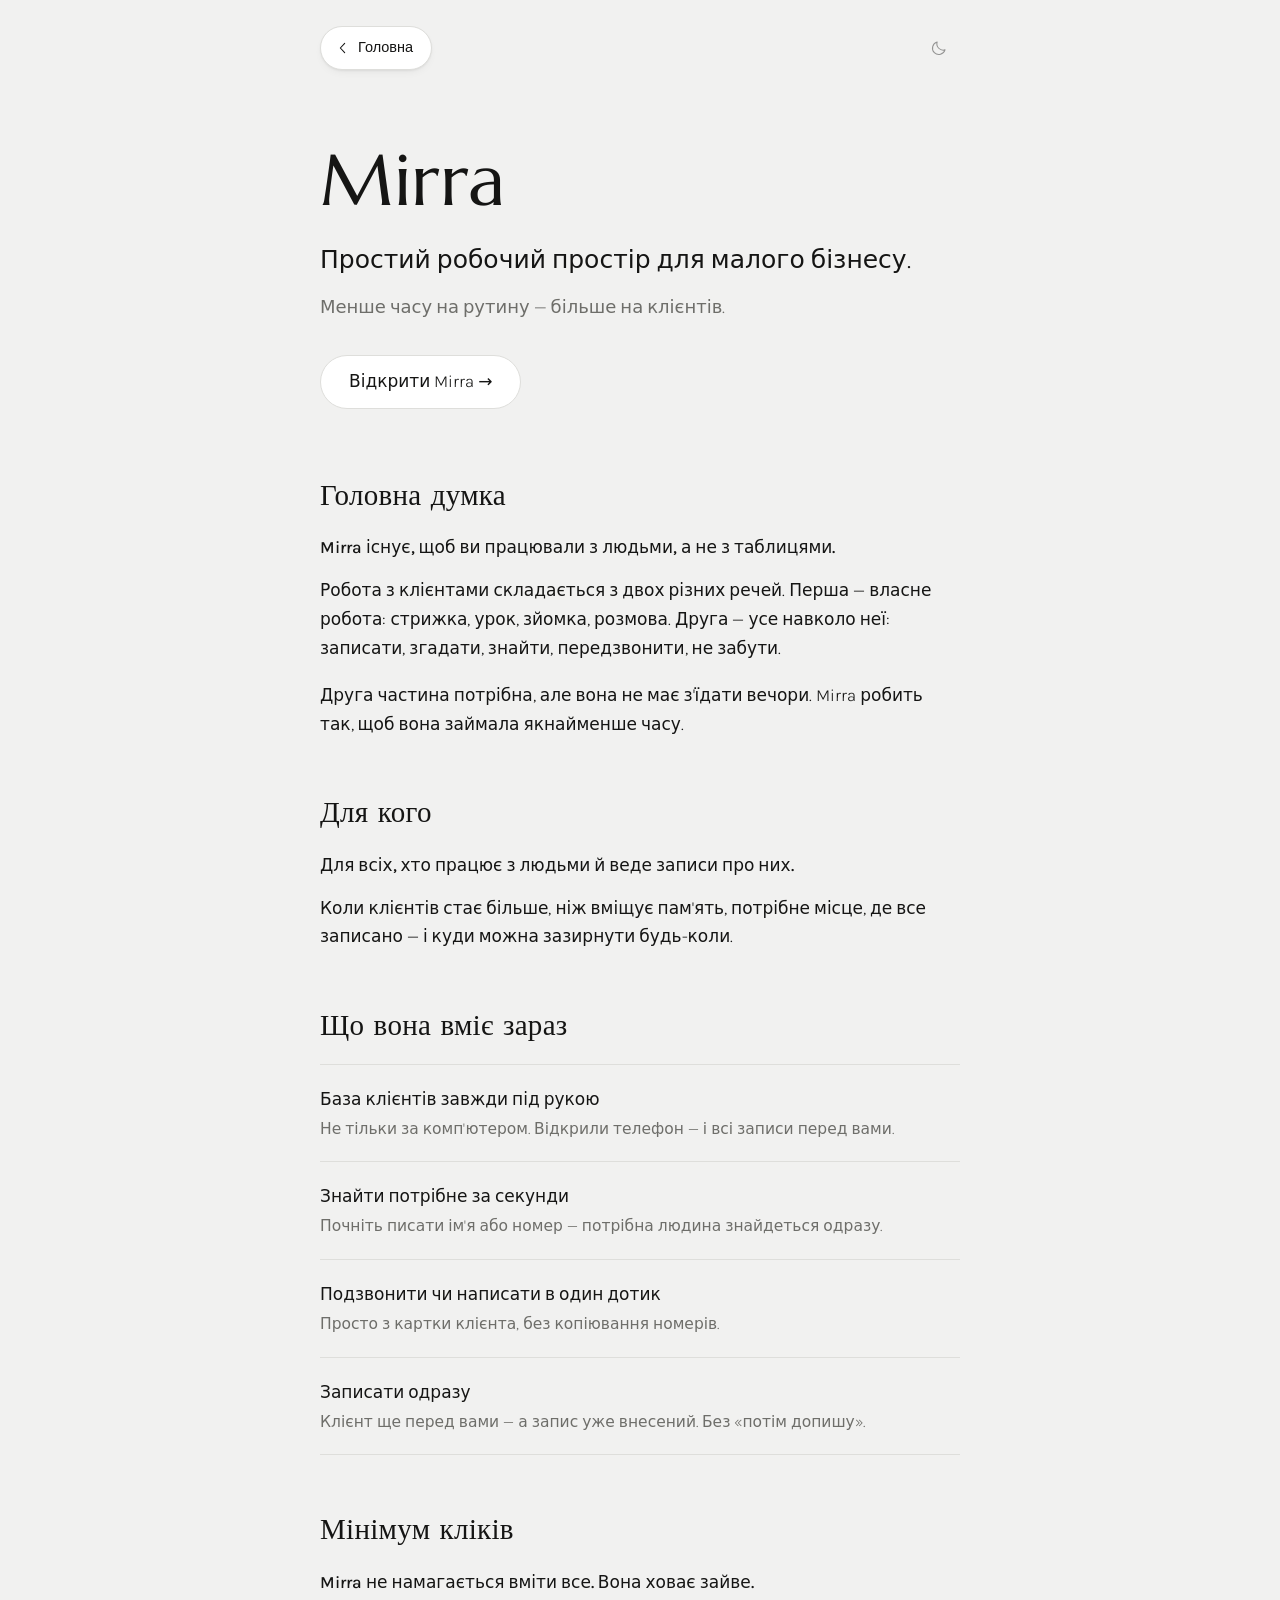
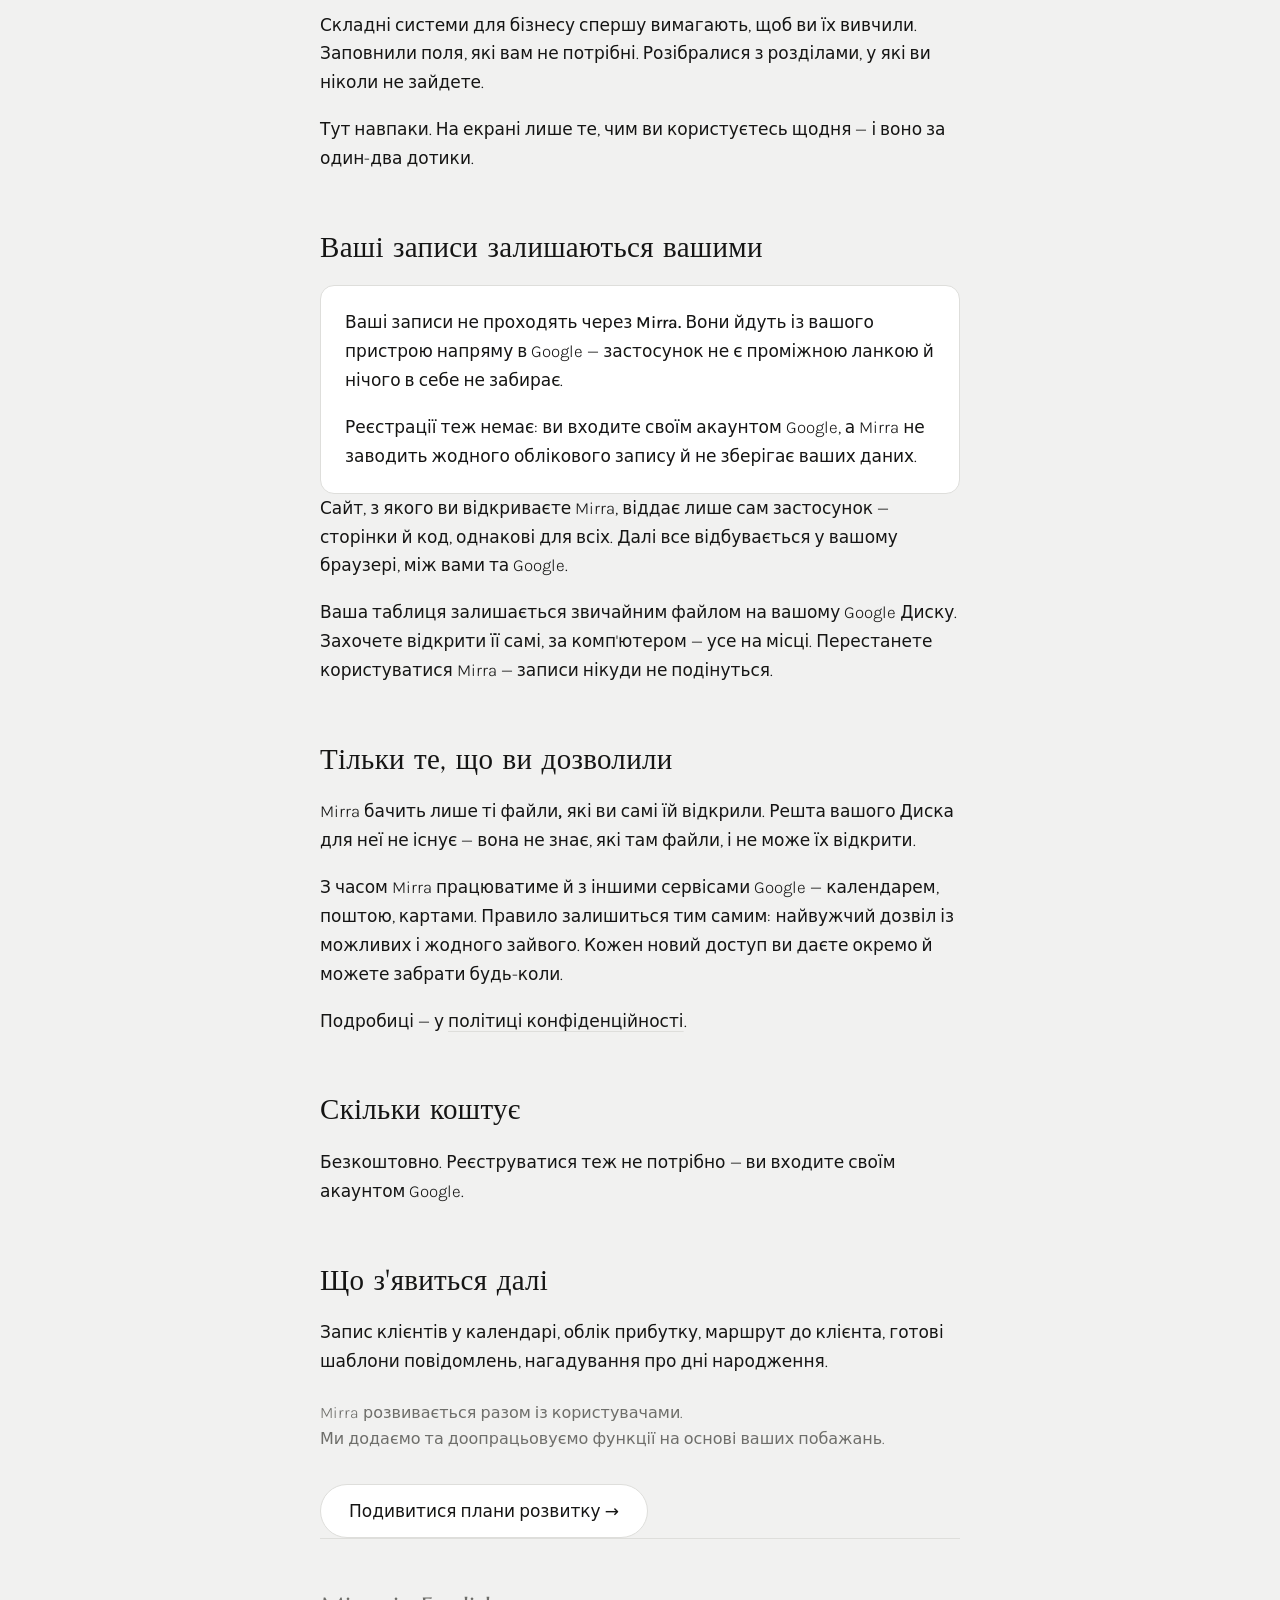
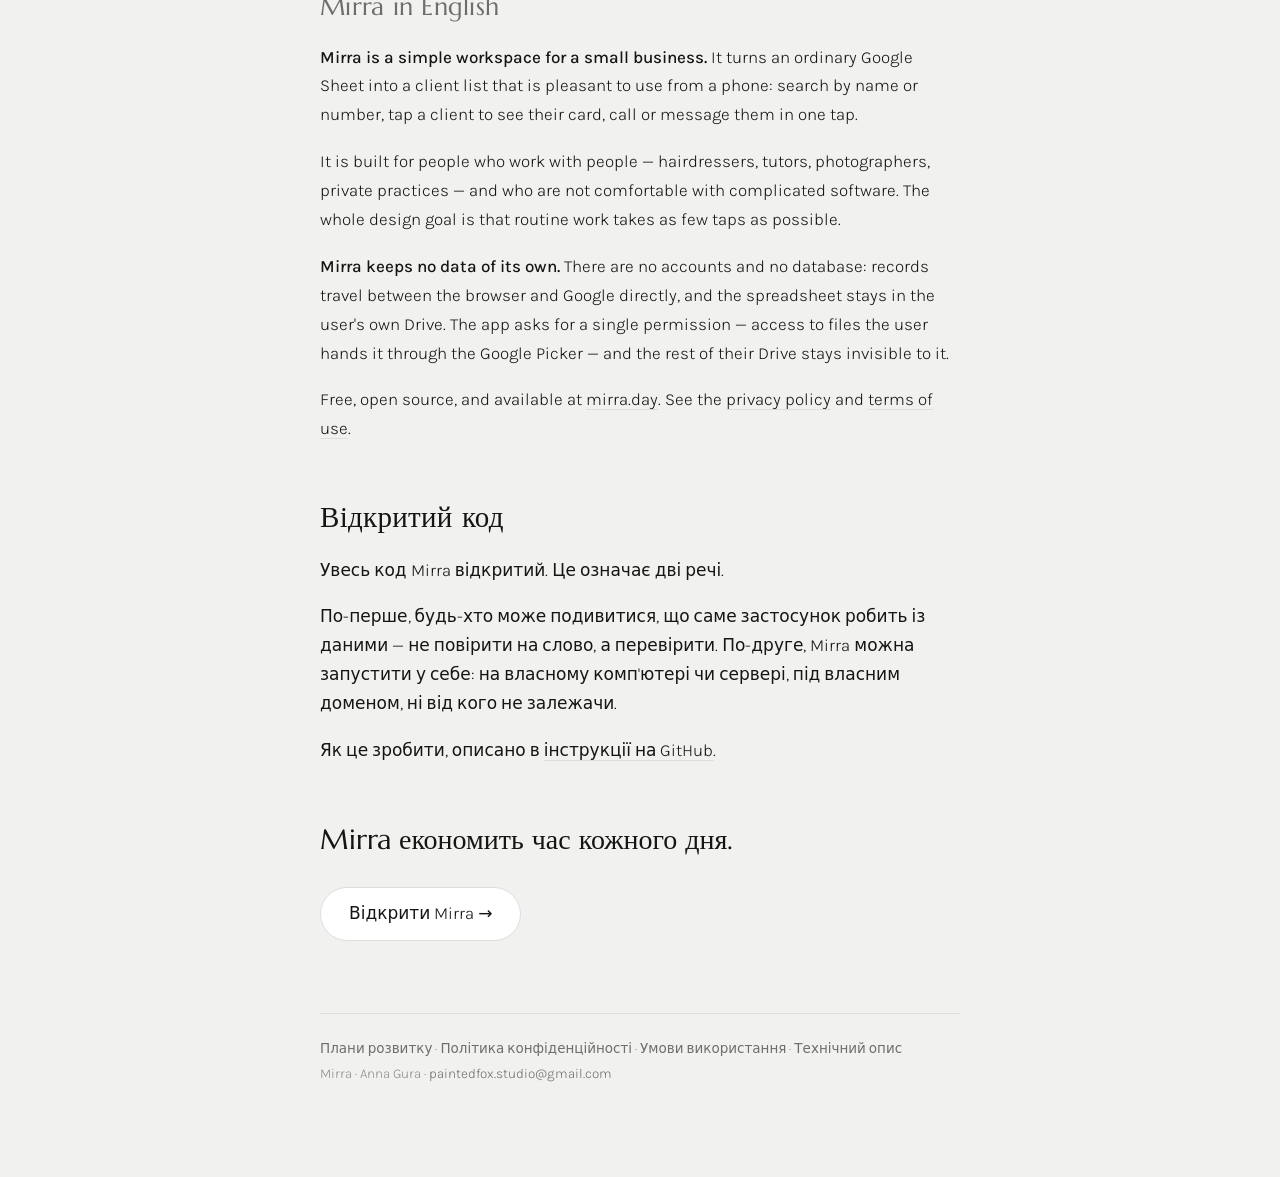
==== about.html @ 4d34f2f9 "Fixes for branding verification issues" ====
<!DOCTYPE html>
<html lang="uk">
<head>
  <meta charset="utf-8">
  <meta name="viewport" content="width=device-width,initial-scale=1">
  <title>Mirra — простий робочий простір для малого бізнесу</title>
  <meta name="description" content="Mirra — простий робочий простір для малого бізнесу. Клієнти, записи й нагадування під рукою. Менше часу на рутину, більше на людей.">
  <meta name="google-site-verification" content="uH2J-4VKAcDiEE0kQZOL1gIQak6KUfDMboTMo9XYfxI">
  <link rel="icon" href="favicon.ico" sizes="any">
  <link rel="icon" href="assets/logo-120.png" type="image/png">
  <!-- Written out rather than generated at runtime. Google's search
       crawler executes JavaScript, but the one that reviews an OAuth
       consent screen appears not to — and a verifier that cannot see
       the app's own name reports that the name does not match. -->
  <link rel="canonical" href="https://mirra.day/about.html">

  <meta property="og:type" content="website">
  <meta property="og:site_name" content="Mirra">
  <meta property="og:locale" content="uk_UA">
  <meta property="og:title" content="Про Mirra — простий робочий простір для малого бізнесу">
  <meta property="og:description" content="Mirra існує, щоб ви працювали з людьми, а не з таблицями. Клієнти під рукою, мінімум кліків, ваші дані залишаються вашими.">
  <meta property="og:url" content="https://mirra.day/about.html">
  <meta property="og:image" content="https://mirra.day/assets/social-preview.png">
  <meta property="og:image:width" content="1280">
  <meta property="og:image:height" content="640">

  <meta name="twitter:card" content="summary_large_image">
  <meta name="twitter:title" content="Про Mirra — простий робочий простір для малого бізнесу">
  <meta name="twitter:description" content="Mirra існує, щоб ви працювали з людьми, а не з таблицями. Клієнти під рукою, мінімум кліків, ваші дані залишаються вашими.">
  <meta name="twitter:image" content="https://mirra.day/assets/social-preview.png">

  <meta name="application-name" content="Mirra">
  <meta name="author" content="Anna Gura">


  <script>
    /* Applied before first paint; otherwise the wrong theme shows for a frame. */
    (function () {
      try {
        var t = localStorage.getItem("mirra:theme");
        if (!t) t = matchMedia("(prefers-color-scheme: dark)").matches ? "dark" : "light";
        document.documentElement.dataset.theme = t;
      } catch (e) {
        document.documentElement.dataset.theme = "light";
      }
    })();
  </script>
  <link rel="preconnect" href="https://fonts.googleapis.com">
  <link rel="preconnect" href="https://fonts.gstatic.com" crossorigin>
  <link href="https://fonts.googleapis.com/css2?family=Marcellus&family=Karla:wght@300;400;500&display=swap" rel="stylesheet">
  <link rel="stylesheet" href="css/page.css">
  <script type="application/ld+json">
  {
    "@context": "https://schema.org",
    "@type": "SoftwareApplication",
    "name": "Mirra",
    "alternateName": "Mirra — облік клієнтів",
    "applicationCategory": "BusinessApplication",
    "operatingSystem": "Web",
    "url": "https://mirra.day/",
    "description": "Простий робочий простір для малого бізнесу: база клієнтів у власній Google Таблиці, без серверів і реєстрації.",
    "inLanguage": "uk",
    "isAccessibleForFree": true,
    "offers": {
      "@type": "Offer",
      "price": "0",
      "priceCurrency": "USD"
    },
    "author": {
      "@type": "Person",
      "name": "Anna Gura",
      "url": "https://github.com/Anna-Gura"
    },
    "softwareVersion": "1.0.0"
  }
  </script>


</head>
<body>
<div class="wrap">

  <header>
    <a class="back" href="index.html">
      <svg viewBox="0 0 24 24" aria-hidden="true"><path d="M14.5 5 8 12l6.5 7"/></svg>
      Головна
    </a>
    <button class="theme" type="button" data-theme-toggle aria-label="Змінити тему">
      <svg viewBox="0 0 24 24" aria-hidden="true">
        <path class="moon" d="M20 14.5A8.5 8.5 0 0 1 9.5 4a8.5 8.5 0 1 0 10.5 10.5z"/>
        <g class="sun">
          <circle cx="12" cy="12" r="4"/>
          <path d="M12 2v2M12 20v2M2 12h2M20 12h2M5 5l1.5 1.5M17.5 17.5L19 19M19 5l-1.5 1.5M6.5 17.5L5 19"/>
        </g>
      </svg>
    </button>
  </header>

  <div class="hero">
    <h1>Mirra</h1>
    <p class="lead">Простий робочий простір для малого бізнесу.</p>
    <p class="lead-sub">Менше часу на рутину — більше на клієнтів.</p>
    <a class="cta" href="index.html">Відкрити Mirra →</a>
  </div>

  <section>
    <h2>Головна думка</h2>

    <p class="claim">Mirra існує, щоб ви працювали з людьми, а не з таблицями.</p>

    <p>Робота з клієнтами складається з двох різних речей. Перша — власне робота: стрижка, урок, зйомка, розмова. Друга — усе навколо неї: записати, згадати, знайти, передзвонити, не забути.</p>

    <p>Друга частина потрібна, але вона не має з'їдати вечори. Mirra робить так, щоб вона займала якнайменше часу.</p>
  </section>

  <section>
    <h2>Для кого</h2>

    <p class="claim">Для всіх, хто працює з людьми й веде записи про них.</p>

    <p>Коли клієнтів стає більше, ніж вміщує пам'ять, потрібне місце, де все записано — і куди можна зазирнути будь-коли.</p>
  </section>

  <section>
    <h2>Що вона вміє зараз</h2>

    <ul class="rows">
      <li>
        <b>База клієнтів завжди під рукою</b>
        <span>Не тільки за комп'ютером. Відкрили телефон — і всі записи перед вами.</span>
      </li>
      <li>
        <b>Знайти потрібне за секунди</b>
        <span>Почніть писати ім'я або номер — потрібна людина знайдеться одразу.</span>
      </li>
      <li>
        <b>Подзвонити чи написати в один дотик</b>
        <span>Просто з картки клієнта, без копіювання номерів.</span>
      </li>
      <li>
        <b>Записати одразу</b>
        <span>Клієнт ще перед вами — а запис уже внесений. Без «потім допишу».</span>
      </li>
    </ul>
  </section>

  <section>
    <h2>Мінімум кліків</h2>

    <p class="claim">Mirra не намагається вміти все. Вона ховає зайве.</p>

    <p>Складні системи для бізнесу спершу вимагають, щоб ви їх вивчили. Заповнили поля, які вам не потрібні. Розібралися з розділами, у які ви ніколи не зайдете.</p>

    <p>Тут навпаки. На екрані лише те, чим ви користуєтесь щодня — і воно за один-два дотики.</p>
  </section>

  <section>
    <h2>Ваші записи залишаються вашими</h2>

    <div class="note">
      <p><strong>Ваші записи не проходять через Mirra.</strong> Вони йдуть із вашого пристрою напряму в Google — застосунок не є проміжною ланкою й нічого в себе не забирає.</p>
      <p>Реєстрації теж немає: ви входите своїм акаунтом Google, а Mirra не заводить жодного облікового запису й не зберігає ваших даних.</p>
    </div>

    <p>Сайт, з якого ви відкриваєте Mirra, віддає лише сам застосунок — сторінки й код, однакові для всіх. Далі все відбувається у вашому браузері, між вами та Google.</p>

    <p>Ваша таблиця залишається звичайним файлом на вашому Google Диску. Захочете відкрити її самі, за комп'ютером — усе на місці. Перестанете користуватися Mirra — записи нікуди не подінуться.</p>
  </section>

  <section>
    <h2>Тільки те, що ви дозволили</h2>

    <p>Mirra бачить <strong>лише ті файли, які ви самі їй відкрили</strong>. Решта вашого Диска для неї не існує — вона не знає, які там файли, і не може їх відкрити.</p>

    <p>З часом Mirra працюватиме й з іншими сервісами Google — календарем, поштою, картами. Правило залишиться тим самим: <strong>найвужчий дозвіл із можливих і жодного зайвого</strong>. Кожен новий доступ ви даєте окремо й можете забрати будь-коли.</p>

    <p>Подробиці — у <a href="privacy.html">політиці конфіденційності</a>.</p>
  </section>

  <section>
    <h2>Скільки коштує</h2>
    <p>Безкоштовно. Реєструватися теж не потрібно — ви входите своїм акаунтом Google.</p>
  </section>

  <section>
    <h2>Що з'явиться далі</h2>

    <p>Запис клієнтів у календарі, облік прибутку, маршрут до клієнта, готові шаблони повідомлень, нагадування про дні народження.</p>

    <p class="aside">Mirra розвивається разом із користувачами.<br>
    Ми додаємо та доопрацьовуємо функції на основі ваших побажань.</p>

    <p style="margin-top:24px"><a class="cta" href="roadmap.html">Подивитися плани розвитку →</a></p>
  </section>

  <!-- English summary.
       Google's OAuth brand review is carried out internationally, and a
       page written only in Ukrainian gives a reviewer nothing to read —
       which is reported back as "does not explain the purpose of your
       app". This says the same things in English, briefly, and it will
       serve the English version of the site when that arrives. -->
  <section lang="en" class="en">
    <h2>Mirra in English</h2>

    <p><strong>Mirra is a simple workspace for a small business.</strong> It turns
    an ordinary Google Sheet into a client list that is pleasant to use from a
    phone: search by name or number, tap a client to see their card, call or
    message them in one tap.</p>

    <p>It is built for people who work with people — hairdressers, tutors,
    photographers, private practices — and who are not comfortable with
    complicated software. The whole design goal is that routine work takes as
    few taps as possible.</p>

    <p><strong>Mirra keeps no data of its own.</strong> There are no accounts and
    no database: records travel between the browser and Google directly, and the
    spreadsheet stays in the user's own Drive. The app asks for a single
    permission — access to files the user hands it through the Google Picker —
    and the rest of their Drive stays invisible to it.</p>

    <p>Free, open source, and available at
    <a href="https://mirra.day">mirra.day</a>. See the
    <a href="privacy.html">privacy policy</a> and
    <a href="terms.html">terms of use</a>.</p>
  </section>

  <section>
    <h2>Відкритий код</h2>

    <p>Увесь код Mirra відкритий. Це означає дві речі.</p>

    <p>По-перше, будь-хто може подивитися, що саме застосунок робить із даними — не повірити на слово, а перевірити. По-друге, Mirra можна запустити <strong>у себе</strong>: на власному комп'ютері чи сервері, під власним доменом, ні від кого не залежачи.</p>

    <p>Як це зробити, описано в <a href="https://github.com/Anna-Gura/Mirra#readme" target="_blank" rel="noopener">інструкції на GitHub</a>.</p>
  </section>

  <section>
    <p class="pull">Mirra економить час кожного дня.</p>
    <a class="cta" href="index.html">Відкрити Mirra →</a>
  </section>

  <footer>
    <a href="roadmap.html">Плани розвитку</a> ·
    <a href="privacy.html">Політика конфіденційності</a> ·
    <a href="terms.html">Умови використання</a> ·
    <a href="https://github.com/Anna-Gura/Mirra#readme" target="_blank" rel="noopener">Технічний опис</a>
    <br>
    Mirra · Anna Gura · <a href="mailto:paintedfox.studio@gmail.com">paintedfox.studio@gmail.com</a>
  </footer>

</div>

<script type="module" src="js/page.js"></script>
</body>
</html>
---- css/page.css ----
/* ============================================================
   page.css — the standalone pages: about, privacy, terms.

   Theme comes from data-theme on <html>, set by ThemeManager, so
   the choice is shared with the app and survives a reload. An
   inline script in each page applies it before first paint;
   without that the wrong theme flashes for a frame.
   ============================================================ */

[data-theme="light"]{
  --bg:#F1F1F0;
  --ink:#151514;
  --soft:#6E6E6A;
  --faint:#8E8E89;
  --line:#DEDEDB;
  --surface:#FFFFFF;
  --chip:#FFFFFF;
}

[data-theme="dark"]{
  --bg:#121212;
  --ink:#F0F0EE;
  --soft:#95948F;
  --faint:#77766F;
  --line:#242423;
  --surface:#191918;
  --chip:#1B1B1A;
}

*{ box-sizing:border-box; }

body{
  margin:0;
  padding:0 24px 90px;
  background:var(--bg);
  color:var(--ink);
  font-family:Karla,system-ui,sans-serif;
  font-weight:300;
  font-size:17px;
  line-height:1.7;
  -webkit-font-smoothing:antialiased;
  transition:background .35s ease, color .35s ease;
}

.wrap{ max-width:640px; margin:0 auto; }

/* ---------------- masthead ---------------- */

/* Back on the left, theme on the right — the same corners as every
   screen inside the app. Where the way out lives is the one thing an
   interface may not move around: people reach for it without looking. */
header{
  display:flex;
  align-items:center;
  justify-content:space-between;
  gap:13px;
  padding:26px 0 0;
}

.back{
  display:inline-flex;
  align-items:center;
  gap:7px;
  min-height:44px;
  padding:0 18px 0 14px;
  font-family:Karla,sans-serif;
  font-weight:400;
  font-size:14.5px;
  color:var(--ink);
  background:var(--surface);
  border:1px solid var(--line);
  border-radius:99px;
  box-shadow:0 1px 2px rgba(0,0,0,.05), 0 4px 12px -6px rgba(0,0,0,.12);
  text-decoration:none;
  cursor:pointer;
  transition:border-color .2s, box-shadow .2s, transform .12s;
}
.back:hover{
  color:var(--ink);
  border-color:var(--soft);
  text-decoration:none;
  box-shadow:0 1px 2px rgba(0,0,0,.06), 0 6px 16px -6px rgba(0,0,0,.18);
}
.back:active{ transform:scale(.97); }

.back svg{
  width:16px;
  height:16px;
  flex:none;
  fill:none;
  stroke:currentColor;
  stroke-width:1.6;
  stroke-linecap:round;
  stroke-linejoin:round;
}

/* Dark surfaces swallow a shadow, so the edge carries it there. */
[data-theme="dark"] .back{
  box-shadow:none;
  border-color:#31312F;
}
[data-theme="dark"] .back:hover{ border-color:var(--soft); }

.theme{
  width:42px; height:42px;
  border:none; background:none; color:inherit;
  border-radius:99px;
  display:grid; place-items:center;
  cursor:pointer;
  opacity:.42;
  transition:opacity .25s;
}
.theme:hover, .theme:focus-visible{ opacity:1; }
.theme svg{
  width:18px; height:18px;
  fill:none; stroke:currentColor; stroke-width:1.4;
  stroke-linecap:round; stroke-linejoin:round;
}
[data-theme="light"] .moon{ display:block; }
[data-theme="light"] .sun { display:none;  }
[data-theme="dark"]  .moon{ display:none;  }
[data-theme="dark"]  .sun { display:block; }

/* ---------------- hero ---------------- */
.hero{ padding:74px 0 12px; }
.hero .cta{ margin-top:32px; }

h1{
  font-family:Marcellus,Georgia,serif;
  font-weight:400;
  font-size:clamp(44px,11vw,72px);
  line-height:1;
  letter-spacing:.01em;
  margin:0 0 26px;
}

.lead{
  font-size:clamp(20px,4.4vw,25px);
  font-weight:300;
  line-height:1.45;
  margin:0 0 14px;
}
.lead-sub{
  font-size:clamp(16px,3.6vw,18px);
  color:var(--soft);
  margin:0;
}

/* ---------------- sections ---------------- */
section{ padding:56px 0 0; }

h2{
  font-family:Marcellus,Georgia,serif;
  font-weight:400;
  font-size:clamp(23px,5vw,29px);
  line-height:1.25;
  letter-spacing:.01em;
  margin:0 0 20px;
}

p{ margin:0 0 18px; }
p:last-child{ margin-bottom:0; }

strong{ font-weight:500; }

a{
  color:inherit;
  text-decoration:underline;
  text-decoration-thickness:1px;
  text-decoration-color:var(--line);
  text-underline-offset:4px;
  transition:text-decoration-color .2s;
}
a:hover{ text-decoration-color:currentColor; }

/* ---------------- feature list ---------------- */
.rows{ margin:0; padding:0; list-style:none; }
.rows li{
  padding:20px 0;
  border-top:1px solid var(--line);
}
.rows li:last-child{ border-bottom:1px solid var(--line); }
.rows b{
  display:block;
  font-weight:500;
  font-size:17px;
  margin-bottom:3px;
}
.rows span{
  display:block;
  color:var(--soft);
  font-size:15.5px;
  line-height:1.6;
}

/* A statement set in body type, only bolder — same weight and size as
   a feature heading. Reads as emphasis, not as another heading level. */
.claim{
  font-weight:500;
  font-size:17px;
  margin:0 0 14px;
}

/* a line worth pausing on */
.pull{
  font-family:Marcellus,Georgia,serif;
  font-size:clamp(22px,5vw,28px);
  line-height:1.35;
  margin:0 0 20px;
}

/* A quiet remark that follows a list without competing with it. */
.aside{
  margin:24px 0 0;
  color:var(--soft);
  font-size:16px;
  line-height:1.65;
}

/* A claim worth setting apart from the paragraphs around it. */
.point{
  background:var(--surface);
  border:1px solid var(--line);
  border-radius:14px;
  padding:20px 22px;
  margin:0 0 20px;
}
.point p:last-child{ margin-bottom:0; }

.note{
  background:var(--surface);
  border:1px solid var(--line);
  border-radius:14px;
  padding:22px 24px;
  margin:0;
}
.note p:last-child{ margin-bottom:0; }

/* ---------------- call to action ---------------- */
.cta{
  display:inline-flex;
  align-items:center;
  gap:10px;
  min-height:54px;
  padding:0 28px;
  margin-top:8px;
  border:1px solid var(--line);
  border-radius:99px;
  background:var(--surface);
  font-size:17px;
  text-decoration:none;
  transition:border-color .2s;
}
.cta:hover{ border-color:var(--soft); text-decoration:none; }

/* ---------------- document pages ---------------- */
.doc-title{ padding:56px 0 0; }
.doc-title h1{ font-size:clamp(30px,6.5vw,42px); margin-bottom:8px; }
.stamp{ font-size:14px; color:var(--faint); margin:0; }

.doc section{ padding:40px 0 0; }
.doc h2{ font-size:clamp(20px,4.4vw,24px); margin-bottom:12px; }
.doc ul{ margin:0 0 18px; padding-left:22px; }
.doc li{ margin-bottom:10px; }

/* ---------------- footer ---------------- */
footer{
  margin-top:72px;
  padding-top:22px;
  border-top:1px solid var(--line);
  font-size:13.5px;
  line-height:1.9;
  color:var(--faint);
}
footer a{ color:var(--soft); text-decoration-color:transparent; }
footer a:hover{ color:var(--ink); text-decoration-color:var(--line); }

/* ============================================================
   ROADMAP
   Version numbers set beside the entries rather than inside them:
   the eye should be able to run down the column of what is coming
   without reading a number first.
   ============================================================ */
.rm-now{
  display:flex;
  gap:16px;
  padding:20px 22px;
  background:var(--surface);
  border:1px solid var(--line);
  border-radius:14px;
}

.rm-list{
  list-style:none;
  margin:0;
  padding:0;
  counter-reset:none;
}
.rm-list li{
  display:flex;
  gap:16px;
  padding:18px 0;
  border-top:1px solid var(--line);
}
.rm-list li:last-child{ border-bottom:1px solid var(--line); }

.rm-ver{
  flex:none;
  width:38px;
  padding-top:1px;
  font-family:Marcellus,Georgia,serif;
  font-size:15px;
  color:var(--soft);
  letter-spacing:.02em;
}
.rm-now .rm-ver{ color:var(--ink); }

.rm-now b,
.rm-list b{
  display:block;
  font-weight:500;
  font-size:17px;
  margin-bottom:3px;
}
.rm-now span:not(.rm-ver),
.rm-list span:not(.rm-ver){
  display:block;
  font-size:15.5px;
  line-height:1.6;
  color:var(--soft);
}

/* The open end of the list, held apart from the items with dates. */
.rm-more b{ color:var(--soft); }

/* An English summary sitting inside a Ukrainian page. Set apart so it
   reads as a deliberate second voice rather than a translation someone
   forgot to finish. */
.en{
  padding-top:52px;
  border-top:1px solid var(--line);
}
.en h2{
  font-size:clamp(20px,4.4vw,25px);
  color:var(--soft);
}
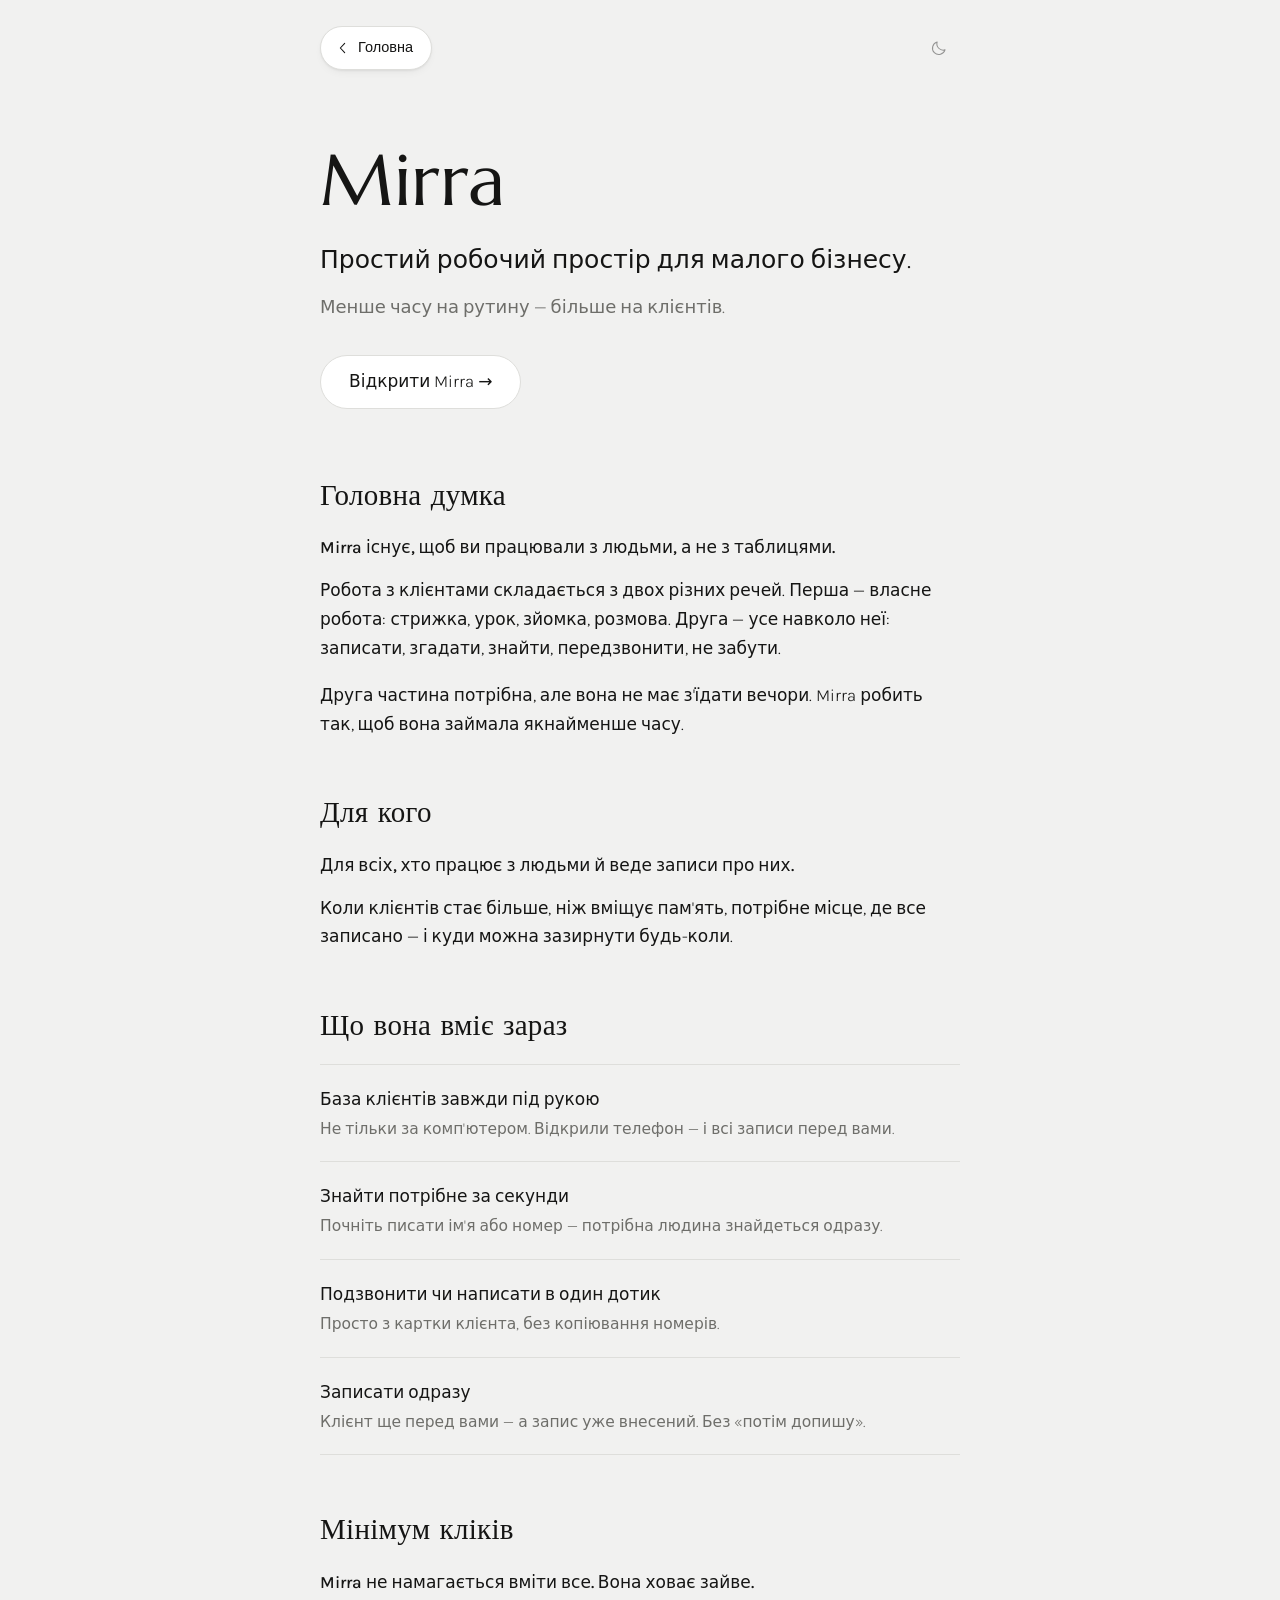
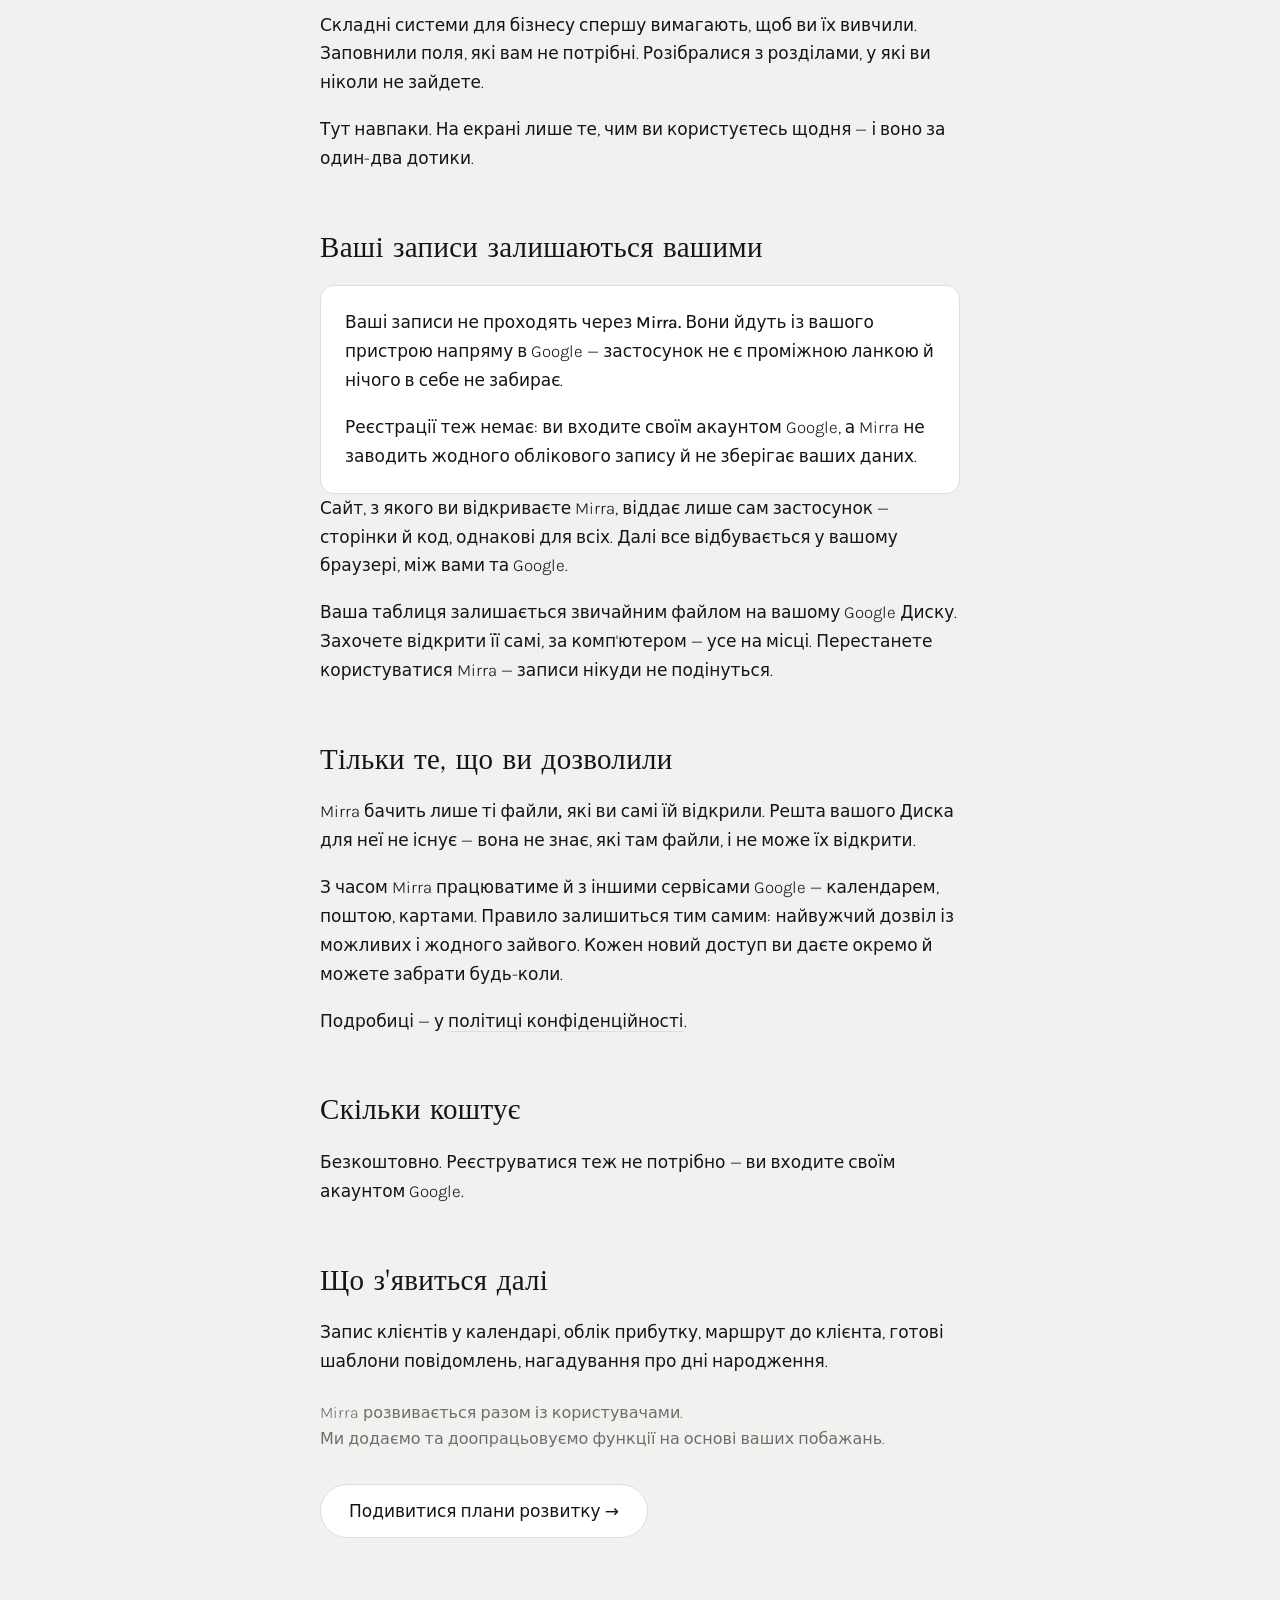
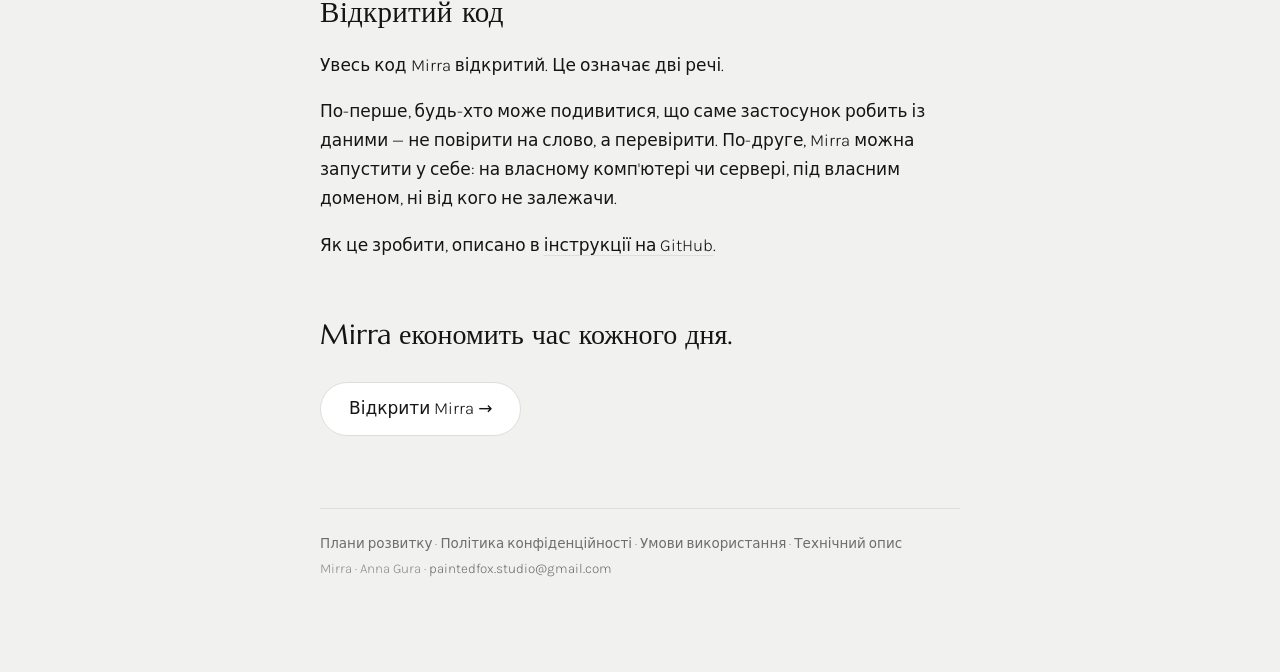
==== commit 8b0ab231: "Deleted English text" ====
--- a/about.html
+++ b/about.html
@@ -193,37 +193,6 @@
     <p style="margin-top:24px"><a class="cta" href="roadmap.html">Подивитися плани розвитку →</a></p>
   </section>
 
-  <!-- English summary.
-       Google's OAuth brand review is carried out internationally, and a
-       page written only in Ukrainian gives a reviewer nothing to read —
-       which is reported back as "does not explain the purpose of your
-       app". This says the same things in English, briefly, and it will
-       serve the English version of the site when that arrives. -->
-  <section lang="en" class="en">
-    <h2>Mirra in English</h2>
-
-    <p><strong>Mirra is a simple workspace for a small business.</strong> It turns
-    an ordinary Google Sheet into a client list that is pleasant to use from a
-    phone: search by name or number, tap a client to see their card, call or
-    message them in one tap.</p>
-
-    <p>It is built for people who work with people — hairdressers, tutors,
-    photographers, private practices — and who are not comfortable with
-    complicated software. The whole design goal is that routine work takes as
-    few taps as possible.</p>
-
-    <p><strong>Mirra keeps no data of its own.</strong> There are no accounts and
-    no database: records travel between the browser and Google directly, and the
-    spreadsheet stays in the user's own Drive. The app asks for a single
-    permission — access to files the user hands it through the Google Picker —
-    and the rest of their Drive stays invisible to it.</p>
-
-    <p>Free, open source, and available at
-    <a href="https://mirra.day">mirra.day</a>. See the
-    <a href="privacy.html">privacy policy</a> and
-    <a href="terms.html">terms of use</a>.</p>
-  </section>
-
   <section>
     <h2>Відкритий код</h2>
 
--- a/css/page.css
+++ b/css/page.css
@@ -332,15 +332,3 @@
 
 /* The open end of the list, held apart from the items with dates. */
 .rm-more b{ color:var(--soft); }
-
-/* An English summary sitting inside a Ukrainian page. Set apart so it
-   reads as a deliberate second voice rather than a translation someone
-   forgot to finish. */
-.en{
-  padding-top:52px;
-  border-top:1px solid var(--line);
-}
-.en h2{
-  font-size:clamp(20px,4.4vw,25px);
-  color:var(--soft);
-}
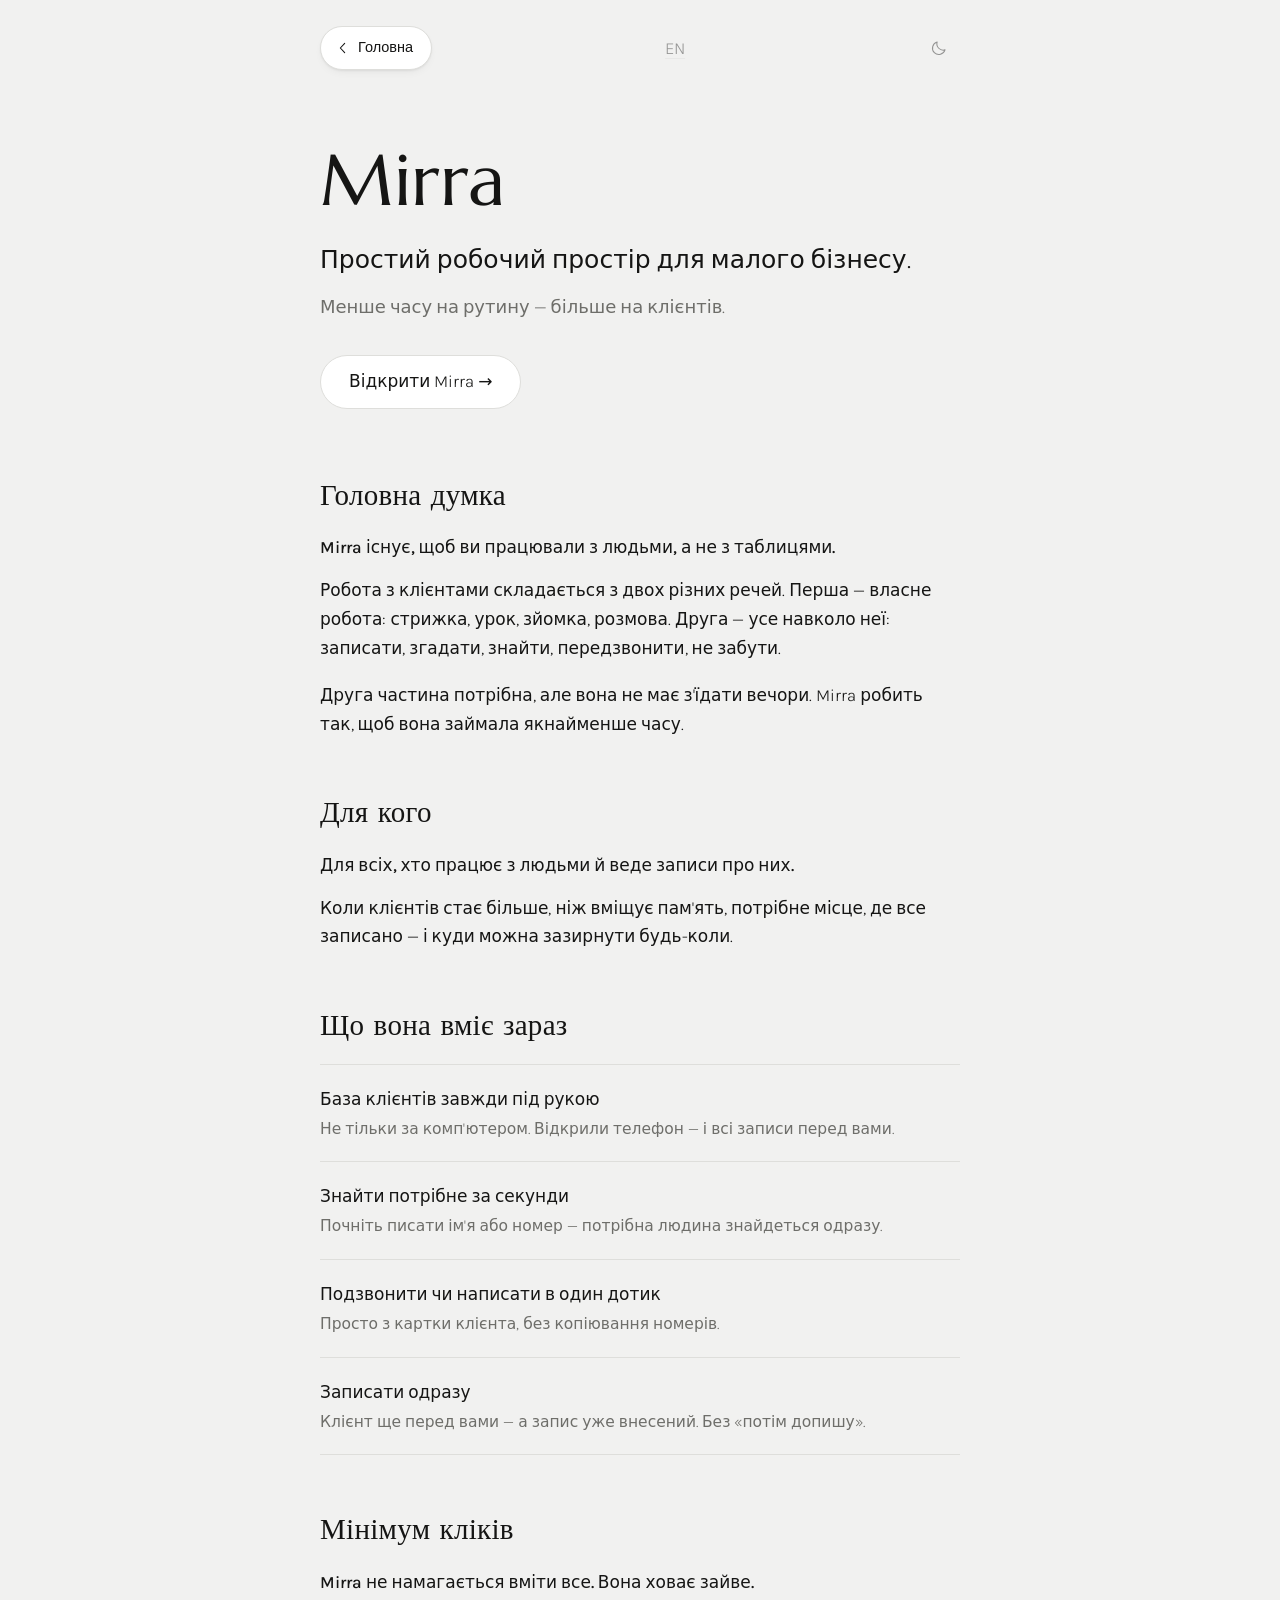
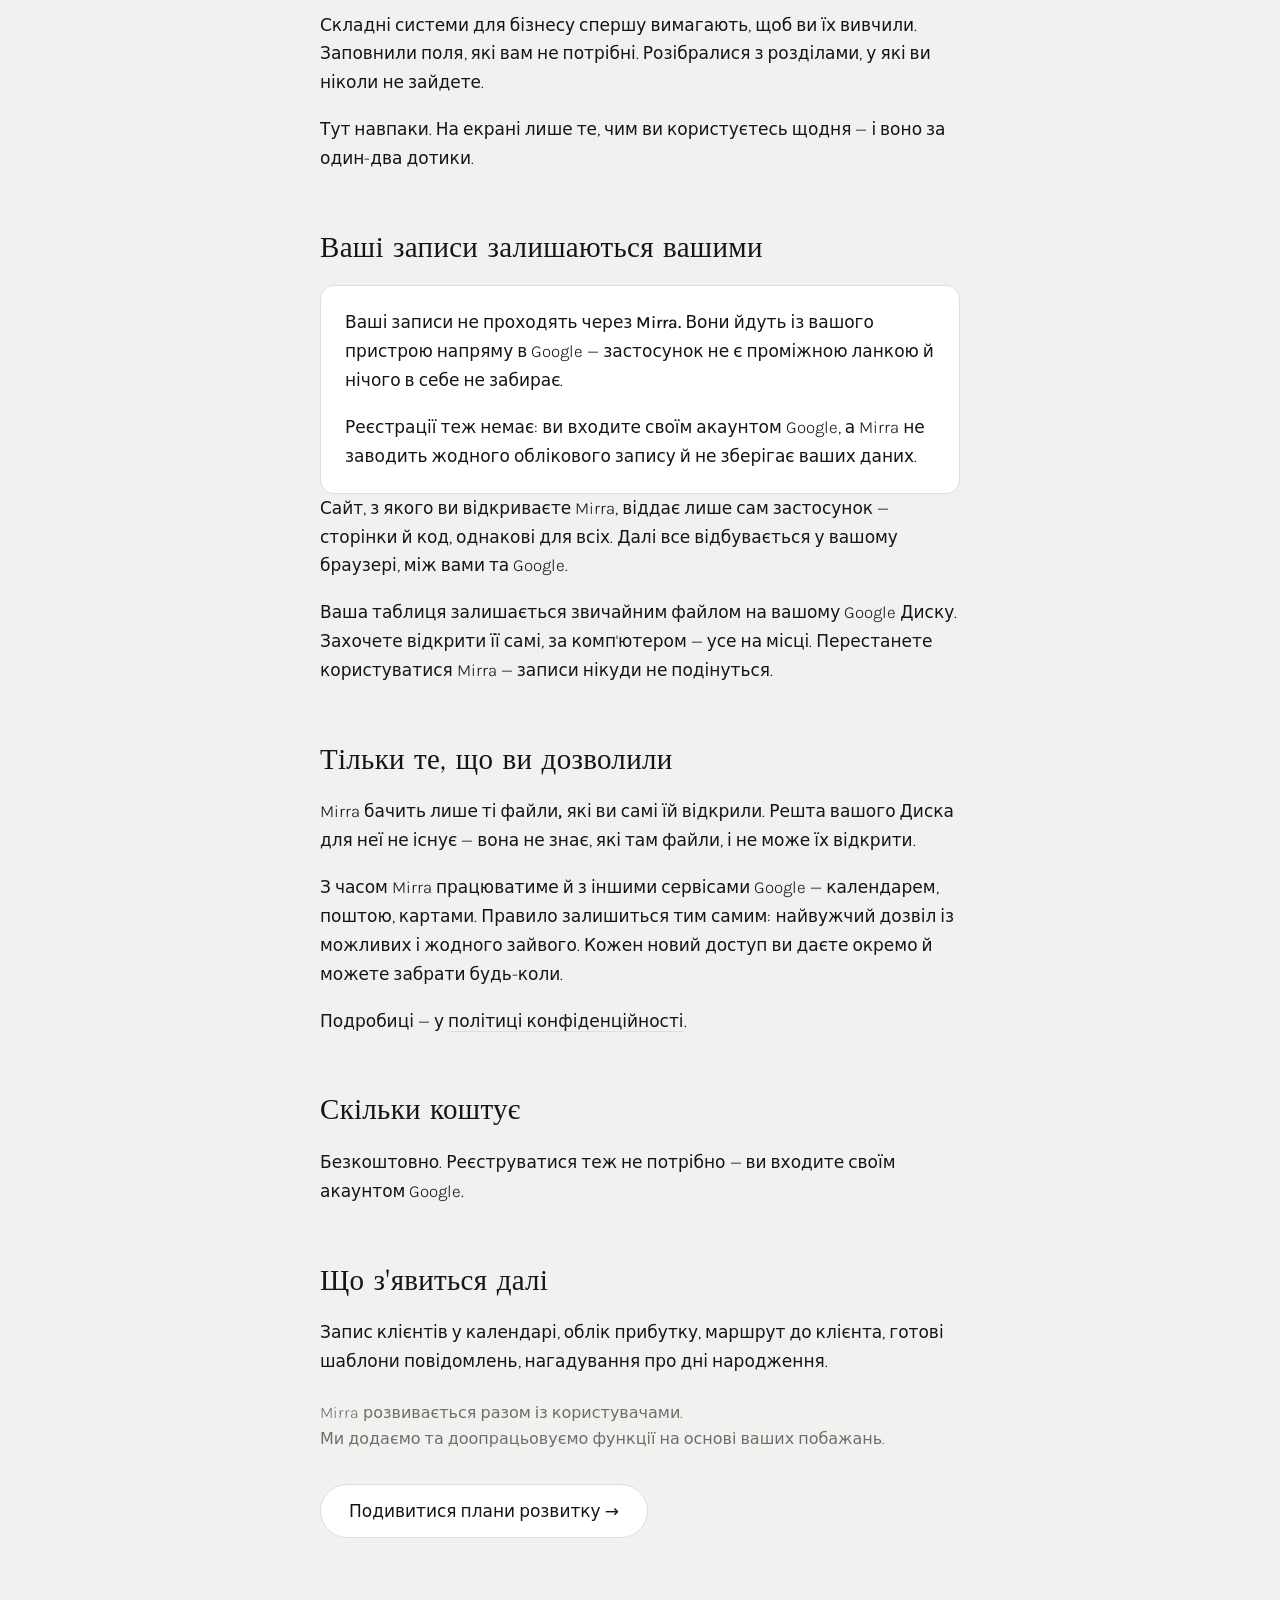
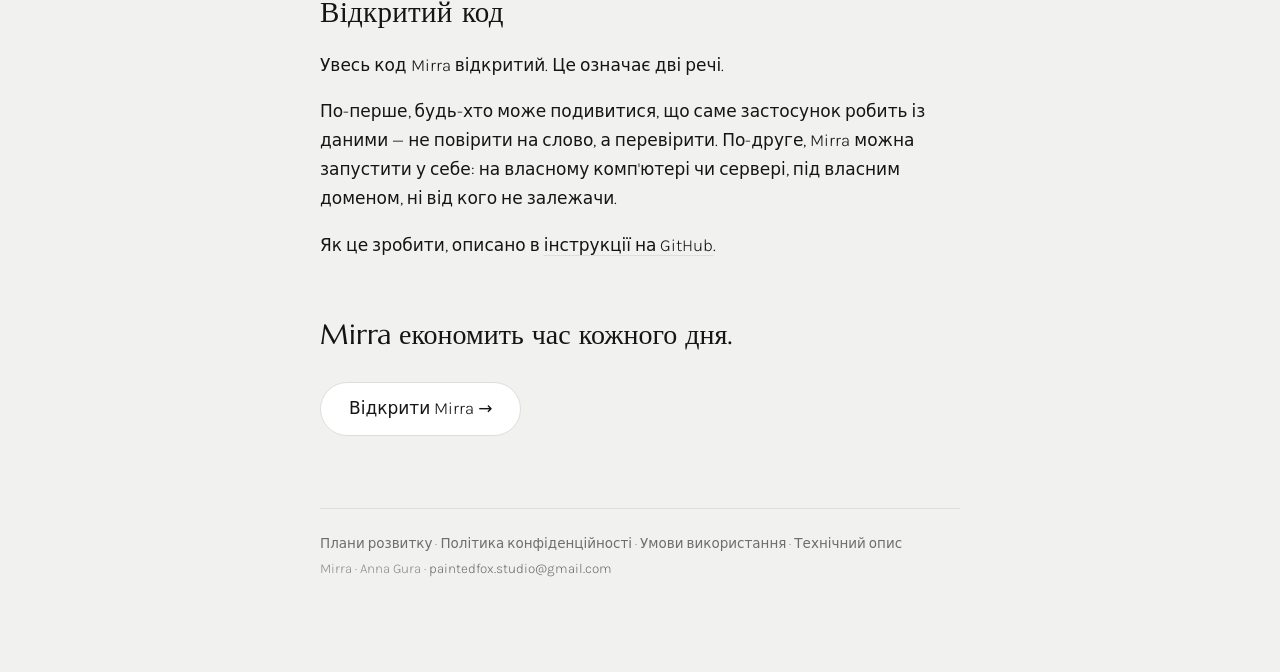
==== commit effb6fbd: "Speak English as well as Ukrainian The interface is translated by walking the DOM and replacing text" ====
--- a/about.html
+++ b/about.html
@@ -12,6 +12,9 @@
        crawler executes JavaScript, but the one that reviews an OAuth
        consent screen appears not to — and a verifier that cannot see
        the app's own name reports that the name does not match. -->
+  <link rel="alternate" hreflang="uk" href="https://mirra.day/about.html">
+  <link rel="alternate" hreflang="en" href="https://mirra.day/en/about.html">
+  <link rel="alternate" hreflang="x-default" href="https://mirra.day/about.html">
   <link rel="canonical" href="https://mirra.day/about.html">
 
   <meta property="og:type" content="website">
@@ -69,7 +72,7 @@
     "author": {
       "@type": "Person",
       "name": "Anna Gura",
-      "url": "https://github.com/Anna-Gura"
+      "url": "https://github.com/anna-gura"
     },
     "softwareVersion": "1.0.0"
   }
@@ -84,6 +87,9 @@
     <a class="back" href="index.html">
       <svg viewBox="0 0 24 24" aria-hidden="true"><path d="M14.5 5 8 12l6.5 7"/></svg>
       Головна
+    </a>
+    <a class="theme lang" href="en/about.html" aria-label="English" title="English">
+      <span>EN</span>
     </a>
     <button class="theme" type="button" data-theme-toggle aria-label="Змінити тему">
       <svg viewBox="0 0 24 24" aria-hidden="true">
@@ -200,7 +206,7 @@
 
     <p>По-перше, будь-хто може подивитися, що саме застосунок робить із даними — не повірити на слово, а перевірити. По-друге, Mirra можна запустити <strong>у себе</strong>: на власному комп'ютері чи сервері, під власним доменом, ні від кого не залежачи.</p>
 
-    <p>Як це зробити, описано в <a href="https://github.com/Anna-Gura/Mirra#readme" target="_blank" rel="noopener">інструкції на GitHub</a>.</p>
+    <p>Як це зробити, описано в <a href="https://github.com/anna-gura/Mirra#readme" target="_blank" rel="noopener">інструкції на GitHub</a>.</p>
   </section>
 
   <section>
@@ -212,7 +218,7 @@
     <a href="roadmap.html">Плани розвитку</a> ·
     <a href="privacy.html">Політика конфіденційності</a> ·
     <a href="terms.html">Умови використання</a> ·
-    <a href="https://github.com/Anna-Gura/Mirra#readme" target="_blank" rel="noopener">Технічний опис</a>
+    <a href="https://github.com/anna-gura/Mirra#readme" target="_blank" rel="noopener">Технічний опис</a>
     <br>
     Mirra · Anna Gura · <a href="mailto:paintedfox.studio@gmail.com">paintedfox.studio@gmail.com</a>
   </footer>
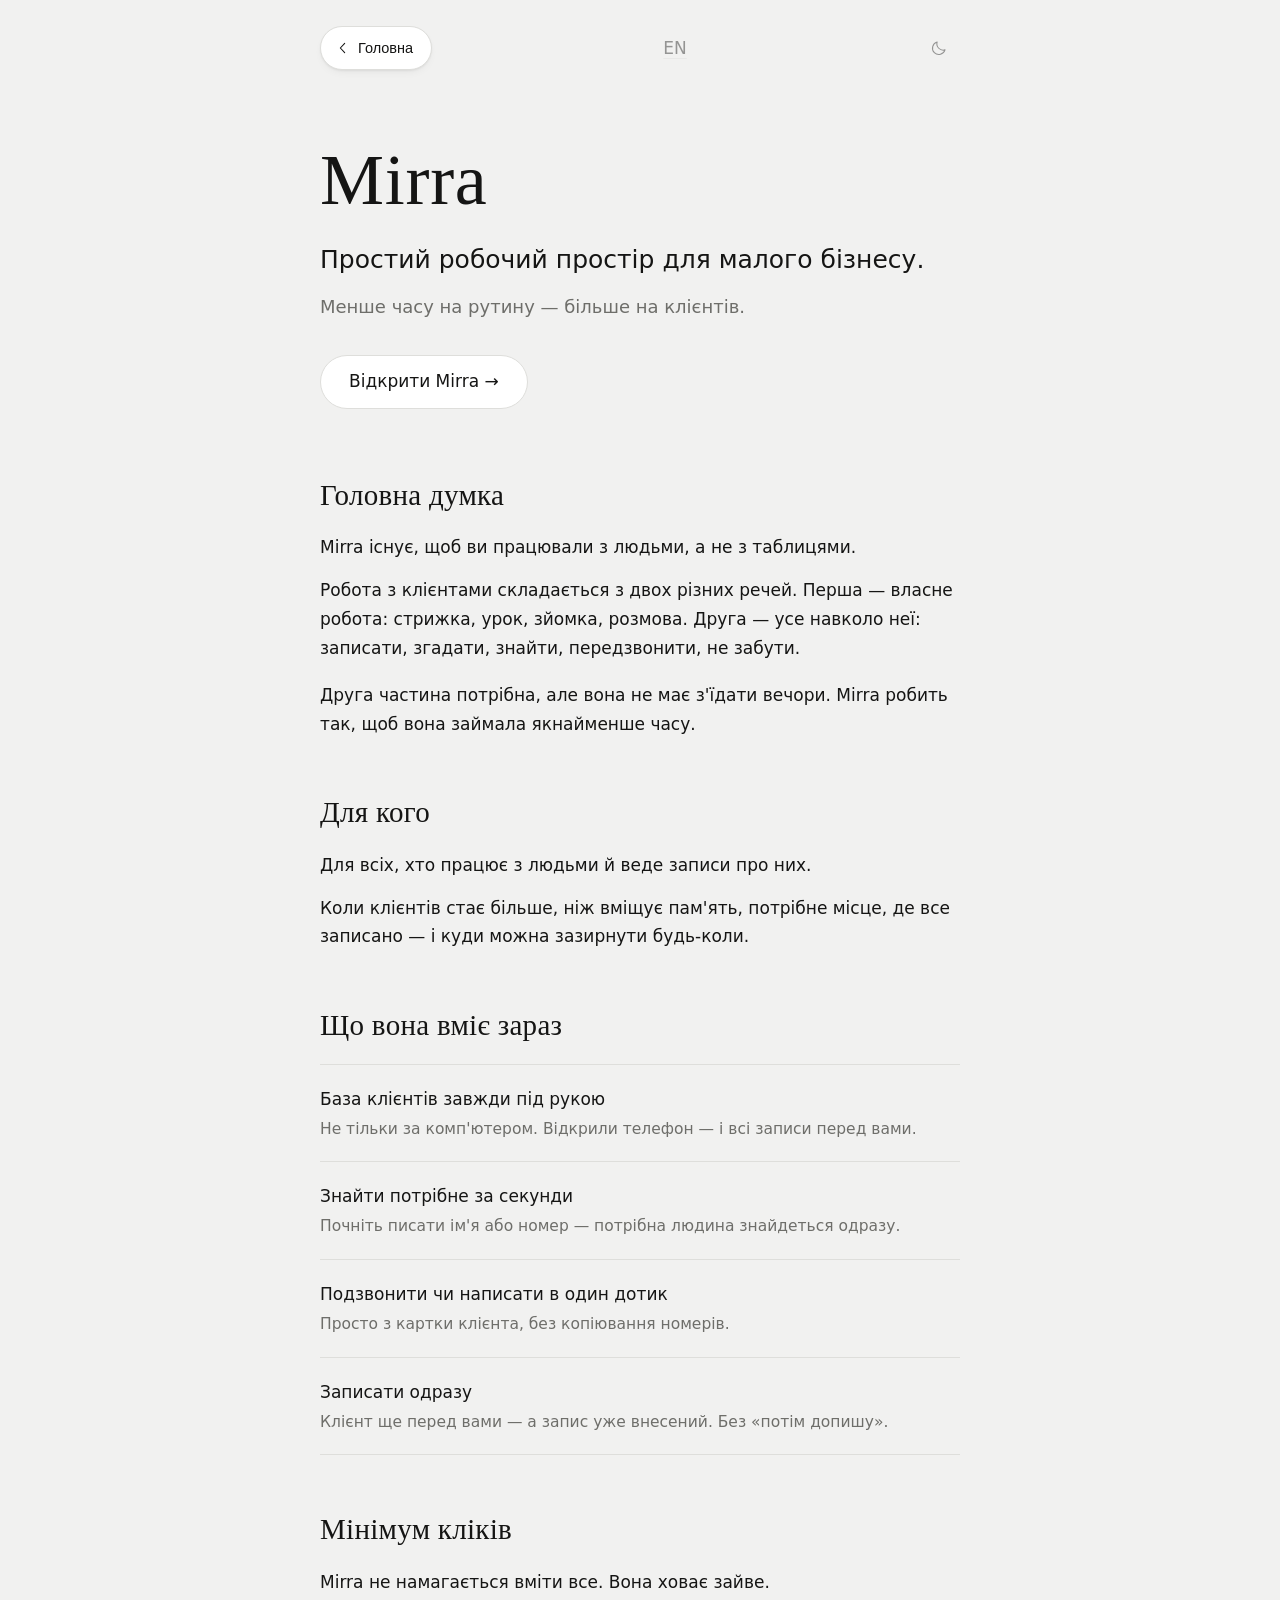
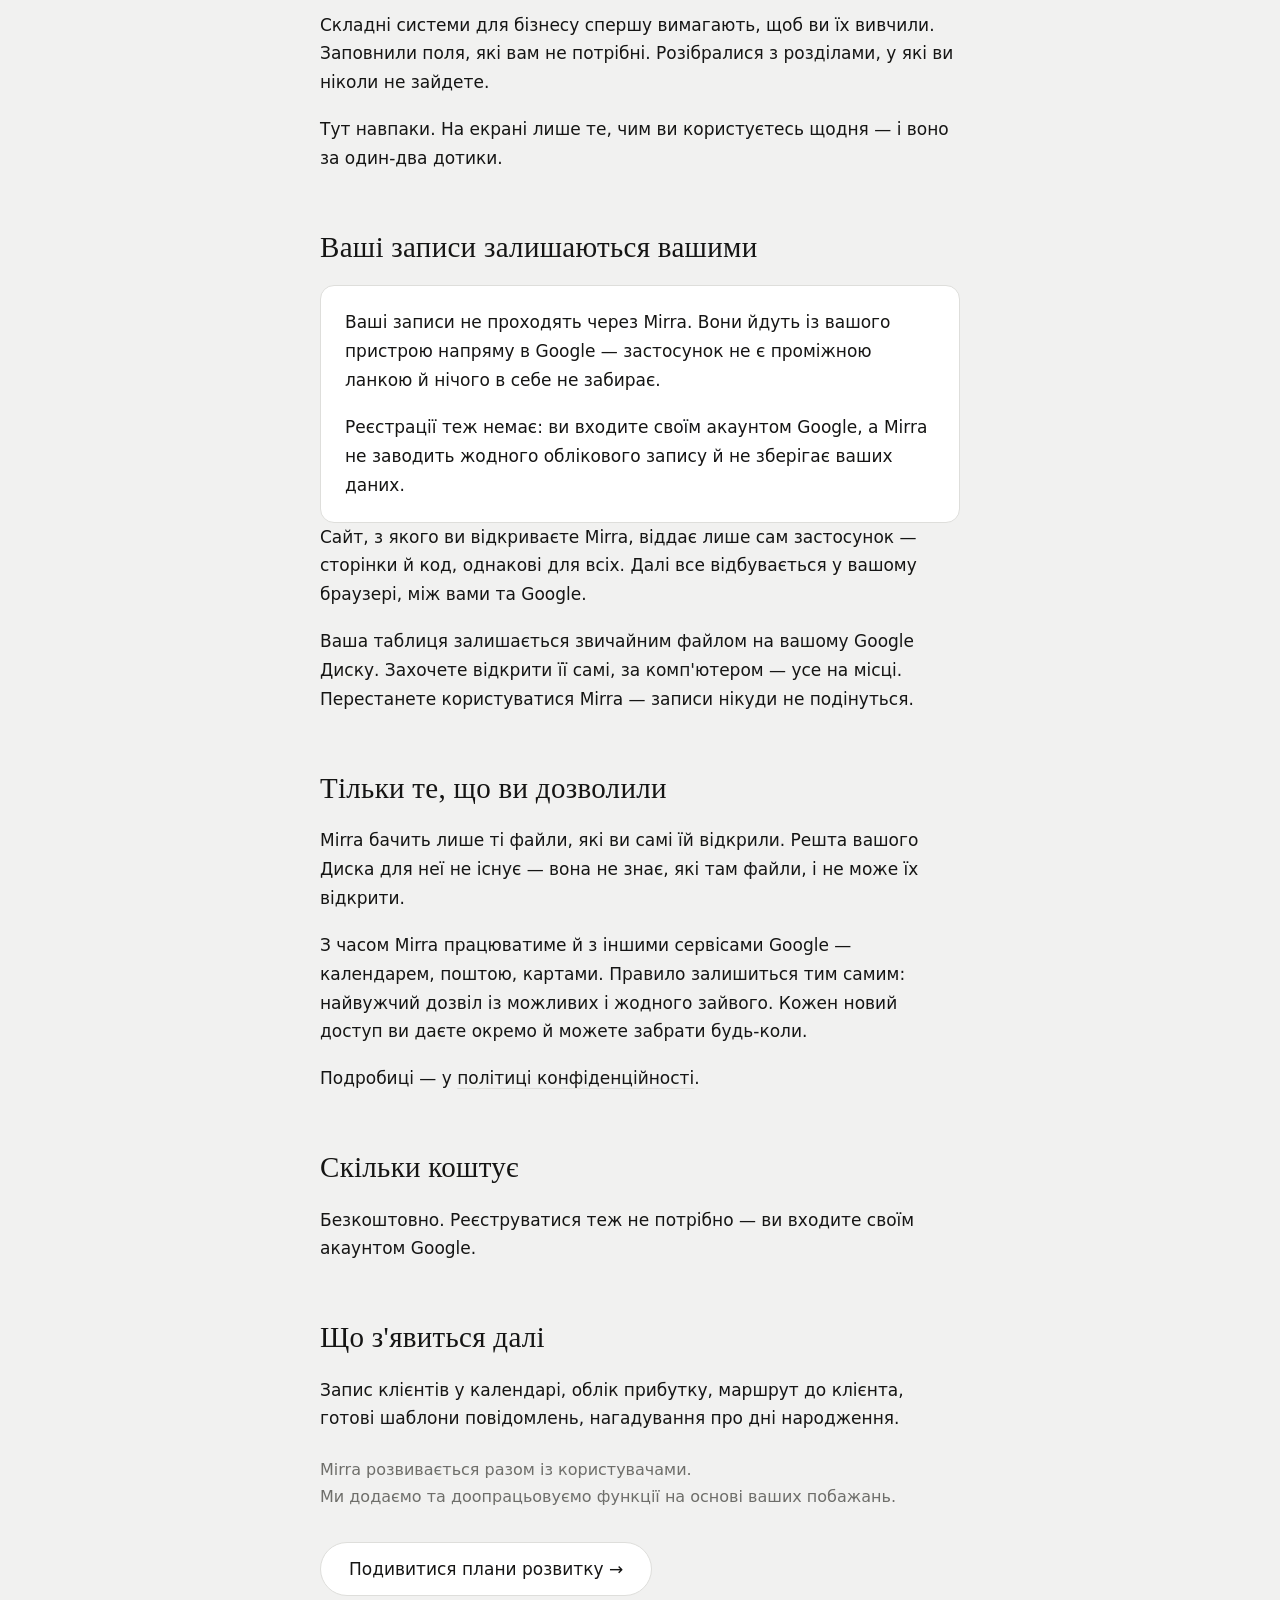
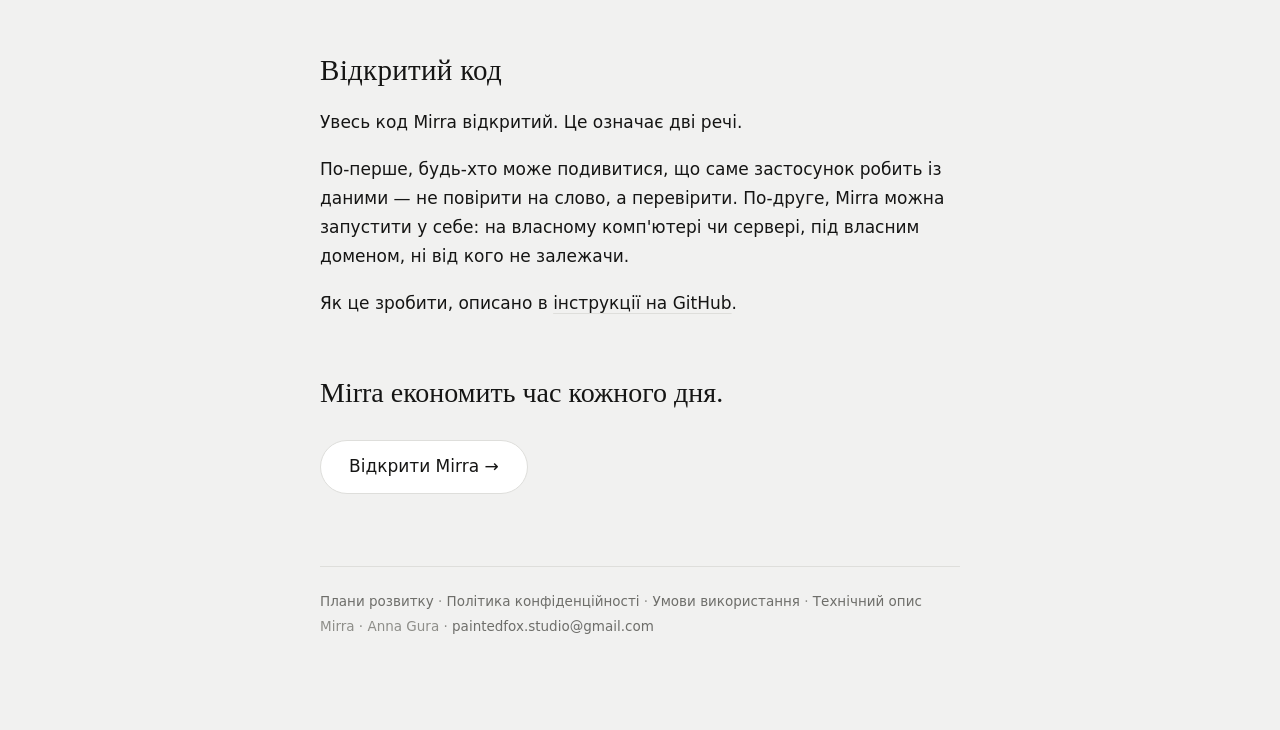
==== commit cc3f55c2: "Date names follow the interface language Month and weekday names come from Intl rather than the dict" ====
--- a/about.html
+++ b/about.html
@@ -6,6 +6,8 @@
   <title>Mirra — простий робочий простір для малого бізнесу</title>
   <meta name="description" content="Mirra — простий робочий простір для малого бізнесу. Клієнти, записи й нагадування під рукою. Менше часу на рутину, більше на людей.">
   <meta name="google-site-verification" content="uH2J-4VKAcDiEE0kQZOL1gIQak6KUfDMboTMo9XYfxI">
+  <script src="js/boot.js"></script>
+
   <link rel="icon" href="favicon.ico" sizes="any">
   <link rel="icon" href="assets/logo-120.png" type="image/png">
   <!-- Written out rather than generated at runtime. Google's search
@@ -36,21 +38,15 @@
   <meta name="author" content="Anna Gura">
 
 
-  <script>
-    /* Applied before first paint; otherwise the wrong theme shows for a frame. */
-    (function () {
-      try {
-        var t = localStorage.getItem("mirra:theme");
-        if (!t) t = matchMedia("(prefers-color-scheme: dark)").matches ? "dark" : "light";
-        document.documentElement.dataset.theme = t;
-      } catch (e) {
-        document.documentElement.dataset.theme = "light";
-      }
-    })();
-  </script>
-  <link rel="preconnect" href="https://fonts.googleapis.com">
-  <link rel="preconnect" href="https://fonts.gstatic.com" crossorigin>
-  <link href="https://fonts.googleapis.com/css2?family=Marcellus&family=Karla:wght@300;400;500&display=swap" rel="stylesheet">
+  <!-- The faces are declared in css/tokens.css and served from
+       assets/fonts: no request leaves the site to fetch them.
+
+       Deliberately not preloaded. Preloading warned on every page load
+       that the browser had fetched a font nobody used in time — true,
+       because the service worker serves them anyway and font-display
+       keeps text visible meanwhile. A warning on every load is worse
+       than the few milliseconds it was buying: it teaches you to ignore
+       the console, which is where real problems appear. -->
   <link rel="stylesheet" href="css/page.css">
   <script type="application/ld+json">
   {
@@ -196,7 +192,7 @@
     <p class="aside">Mirra розвивається разом із користувачами.<br>
     Ми додаємо та доопрацьовуємо функції на основі ваших побажань.</p>
 
-    <p style="margin-top:24px"><a class="cta" href="roadmap.html">Подивитися плани розвитку →</a></p>
+    <p class="cta-trailing"><a class="cta" href="roadmap.html">Подивитися плани розвитку →</a></p>
   </section>
 
   <section>
--- a/css/page.css
+++ b/css/page.css
@@ -332,3 +332,6 @@
 
 /* The open end of the list, held apart from the items with dates. */
 .rm-more b{ color:var(--soft); }
+
+/* Replaces a style attribute on the link that closes a section. */
+.cta-trailing{ margin-top:24px; }
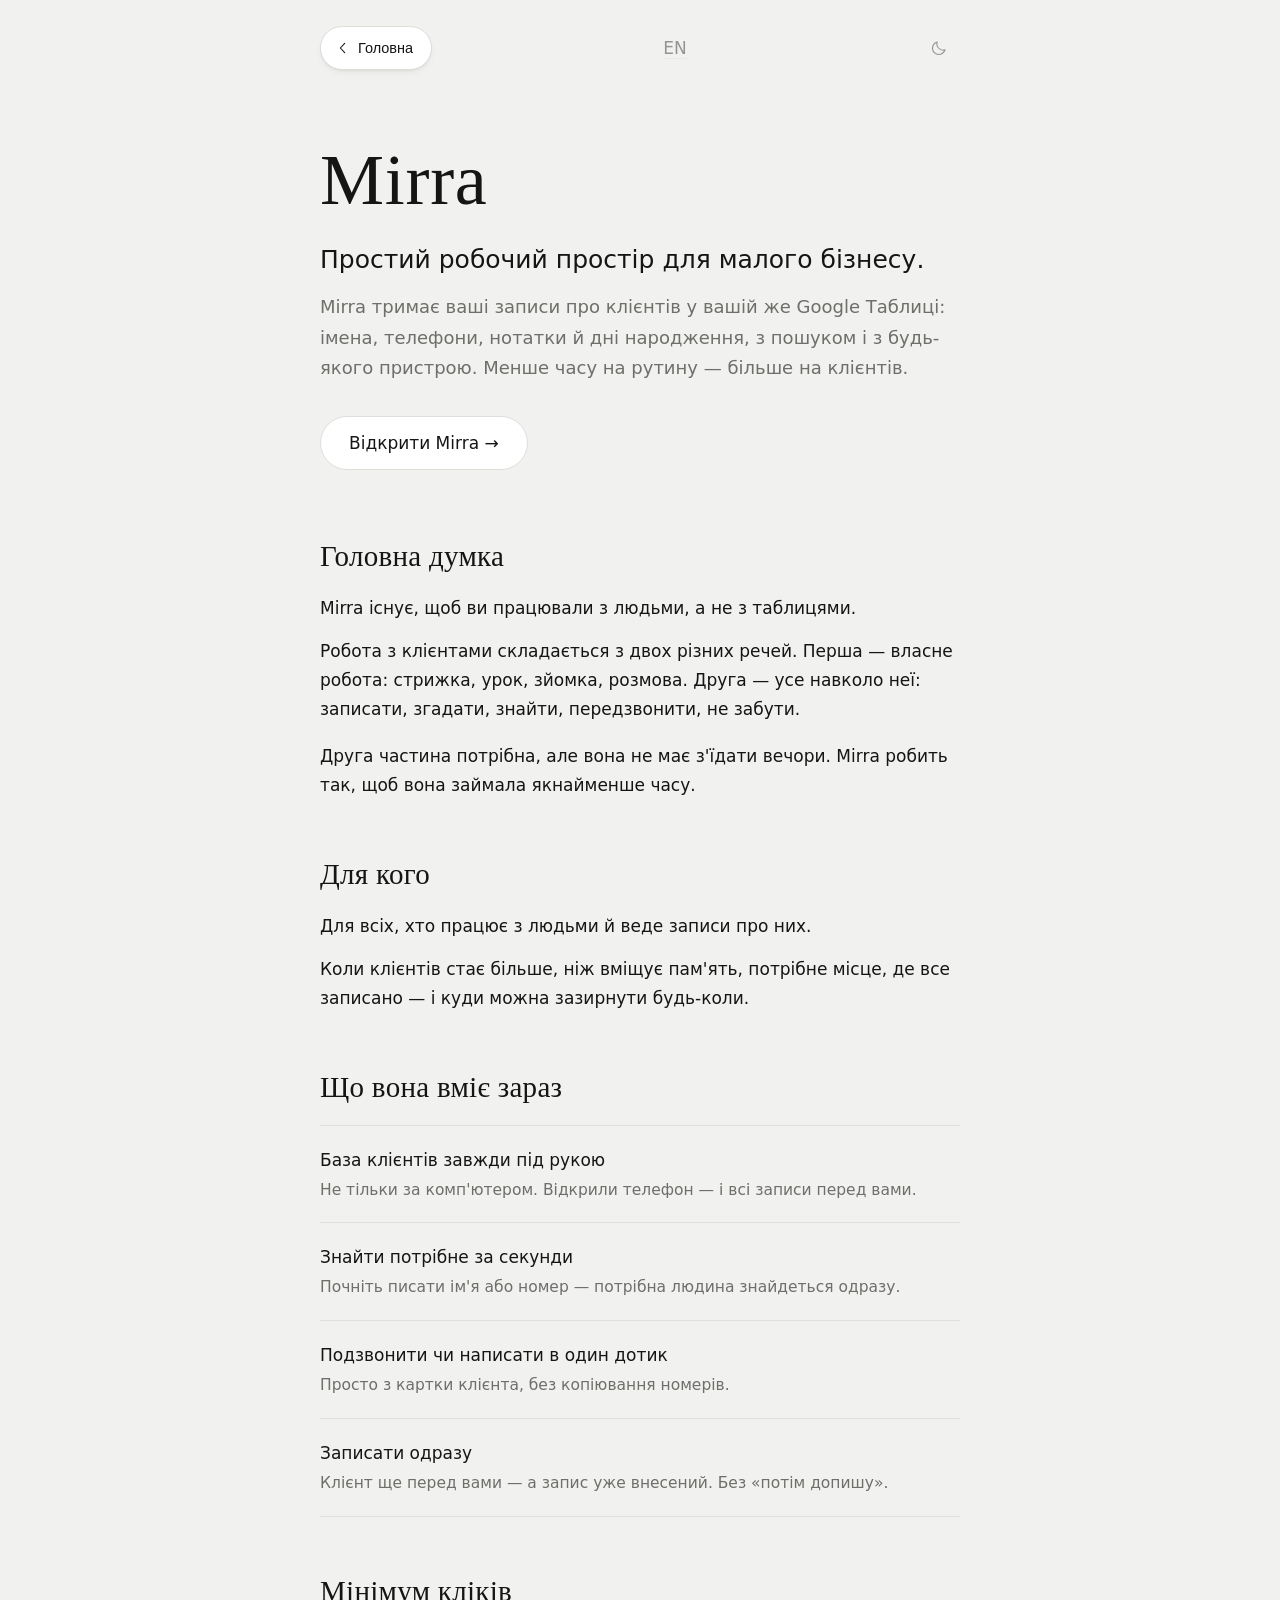
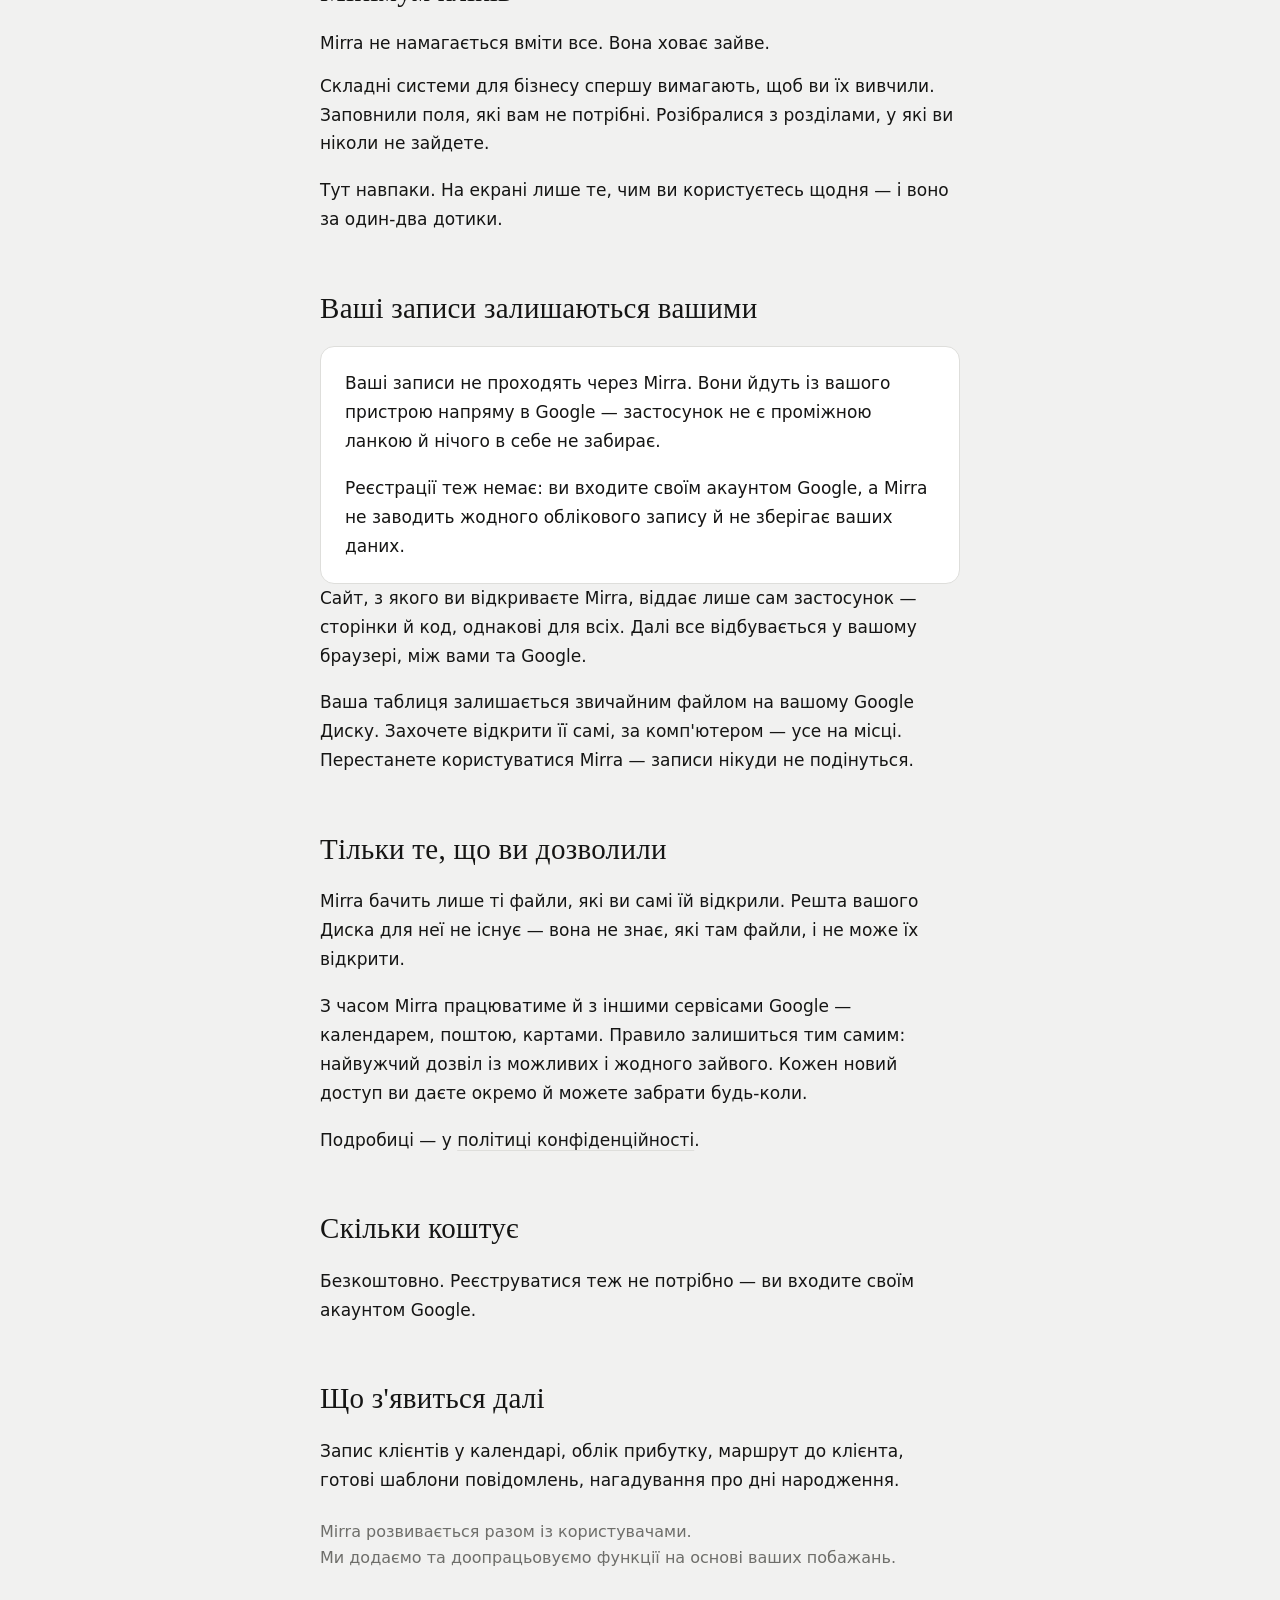
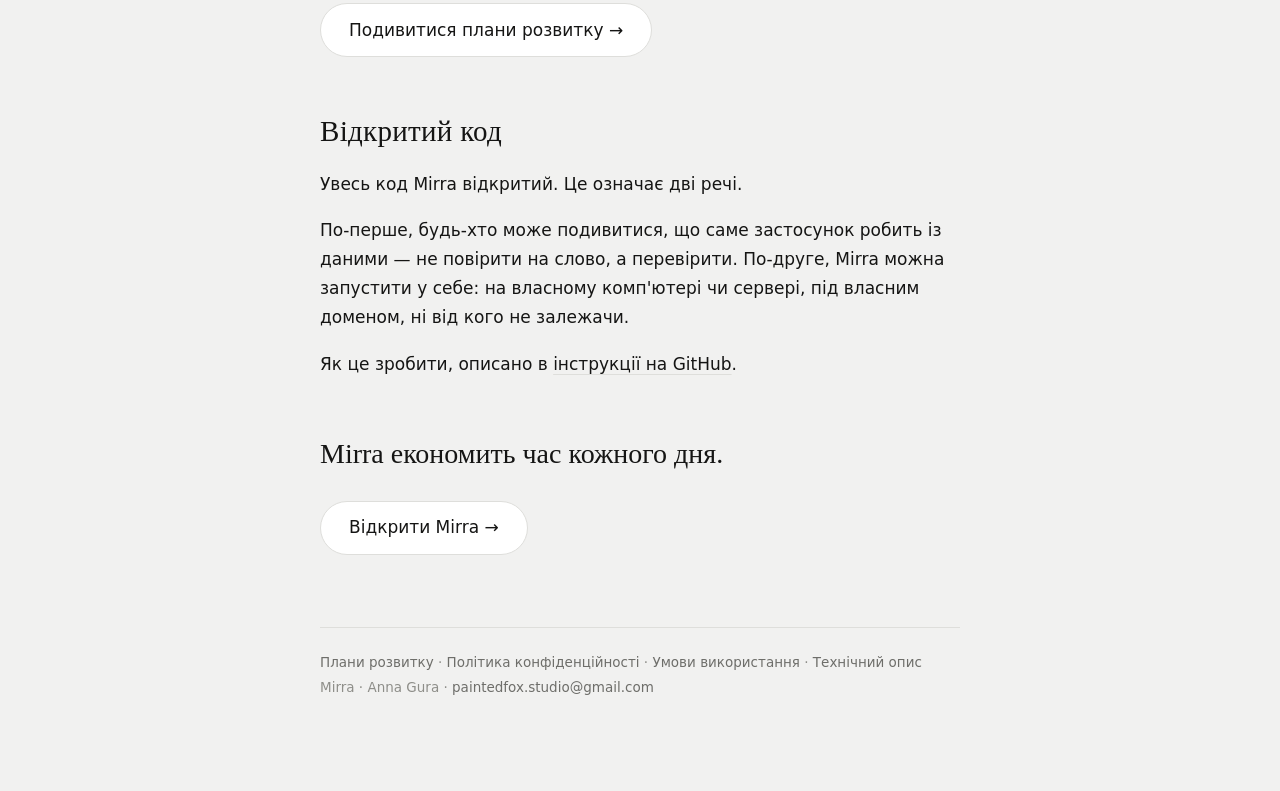
==== commit 5ed621f5: "Google branding requirements" ====
--- a/about.html
+++ b/about.html
@@ -101,7 +101,9 @@
   <div class="hero">
     <h1>Mirra</h1>
     <p class="lead">Простий робочий простір для малого бізнесу.</p>
-    <p class="lead-sub">Менше часу на рутину — більше на клієнтів.</p>
+    <p class="lead-sub">Mirra тримає ваші записи про клієнтів у вашій же Google Таблиці:
+    імена, телефони, нотатки й дні народження, з пошуком і з будь-якого пристрою.
+    Менше часу на рутину — більше на клієнтів.</p>
     <a class="cta" href="index.html">Відкрити Mirra →</a>
   </div>
 
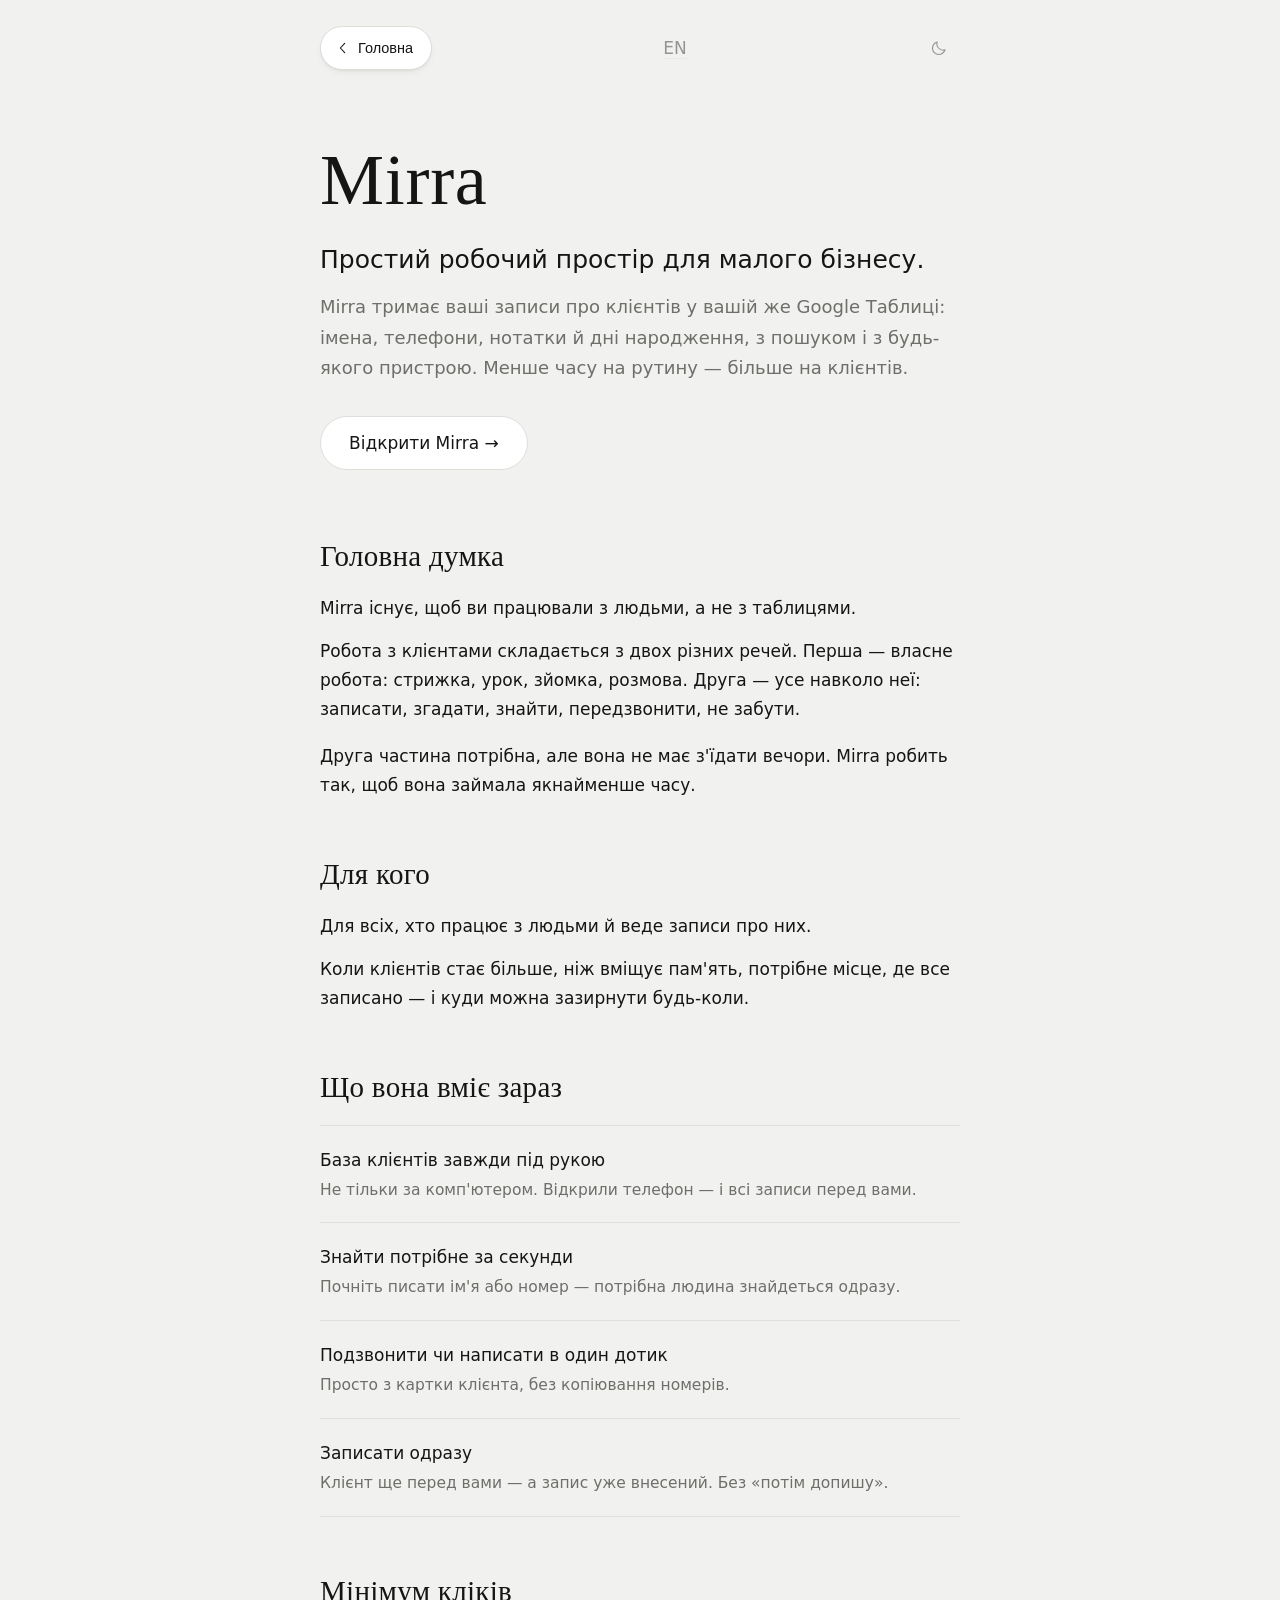
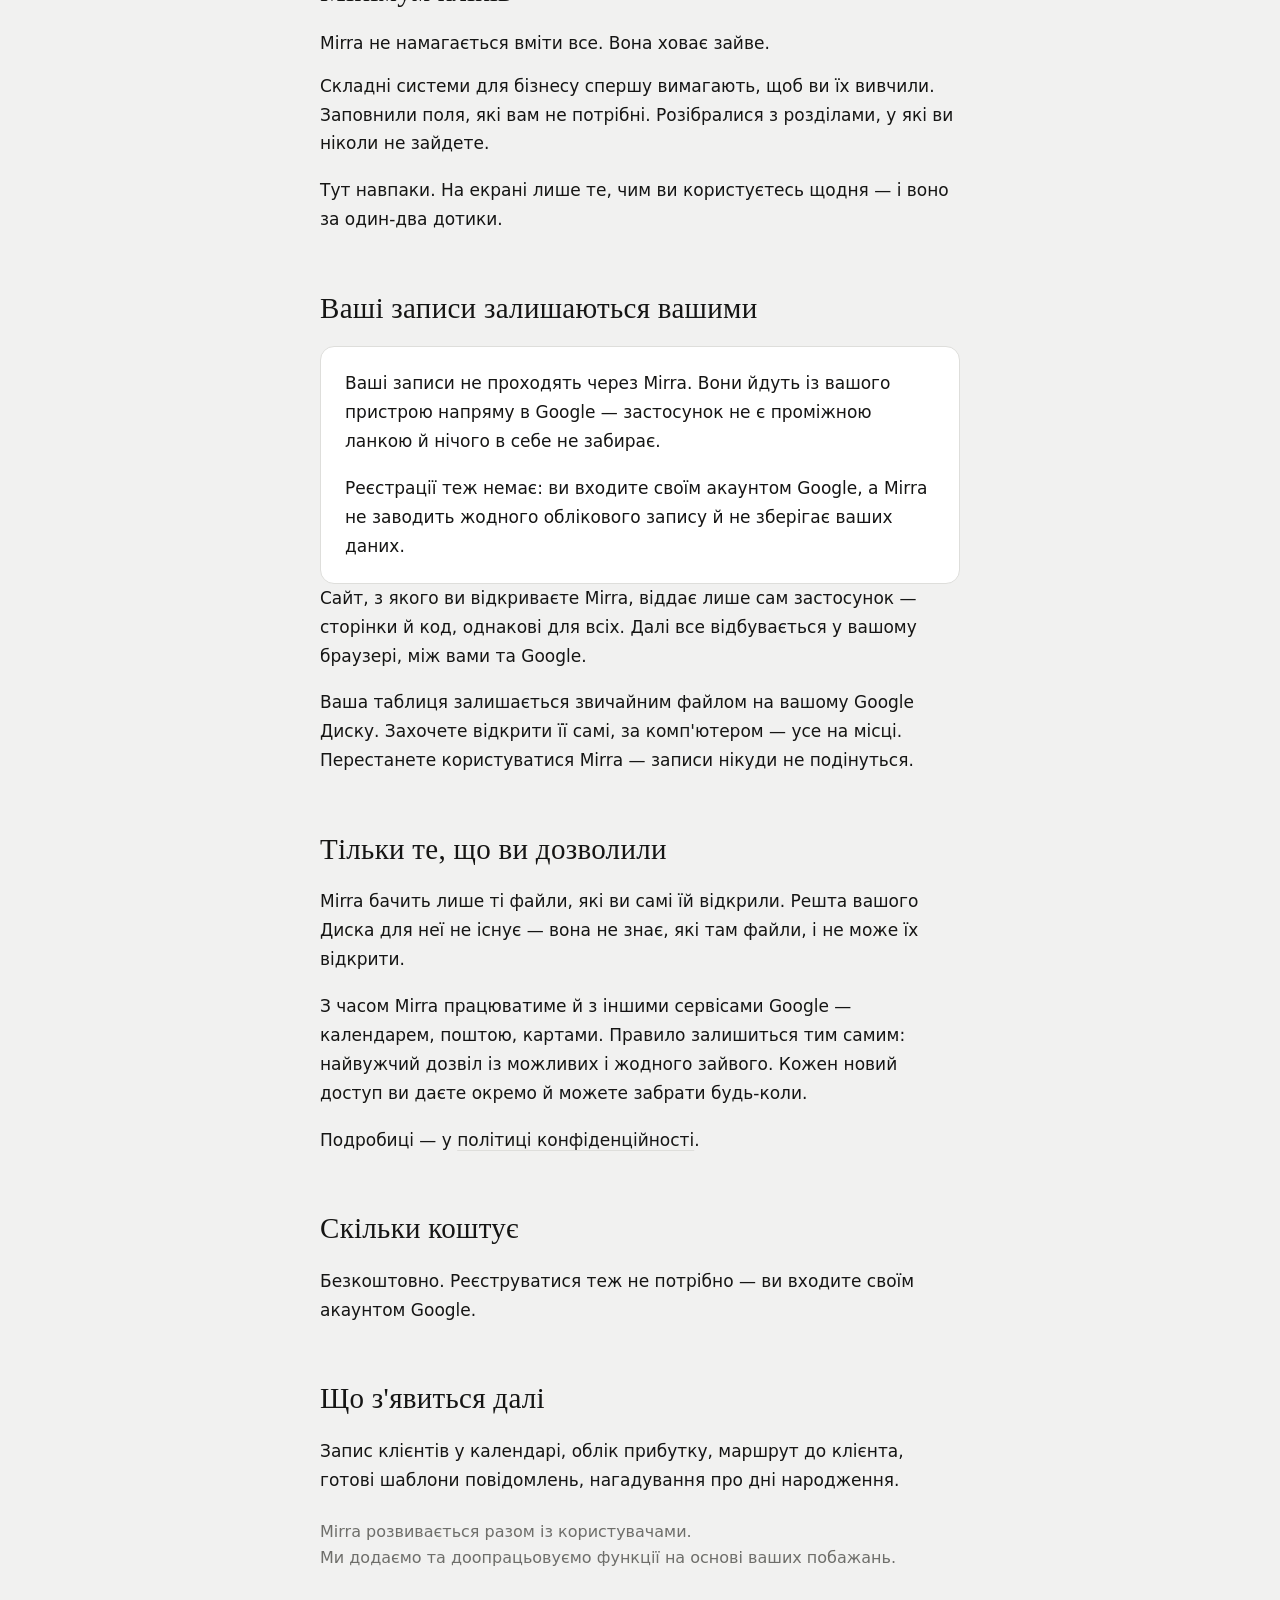
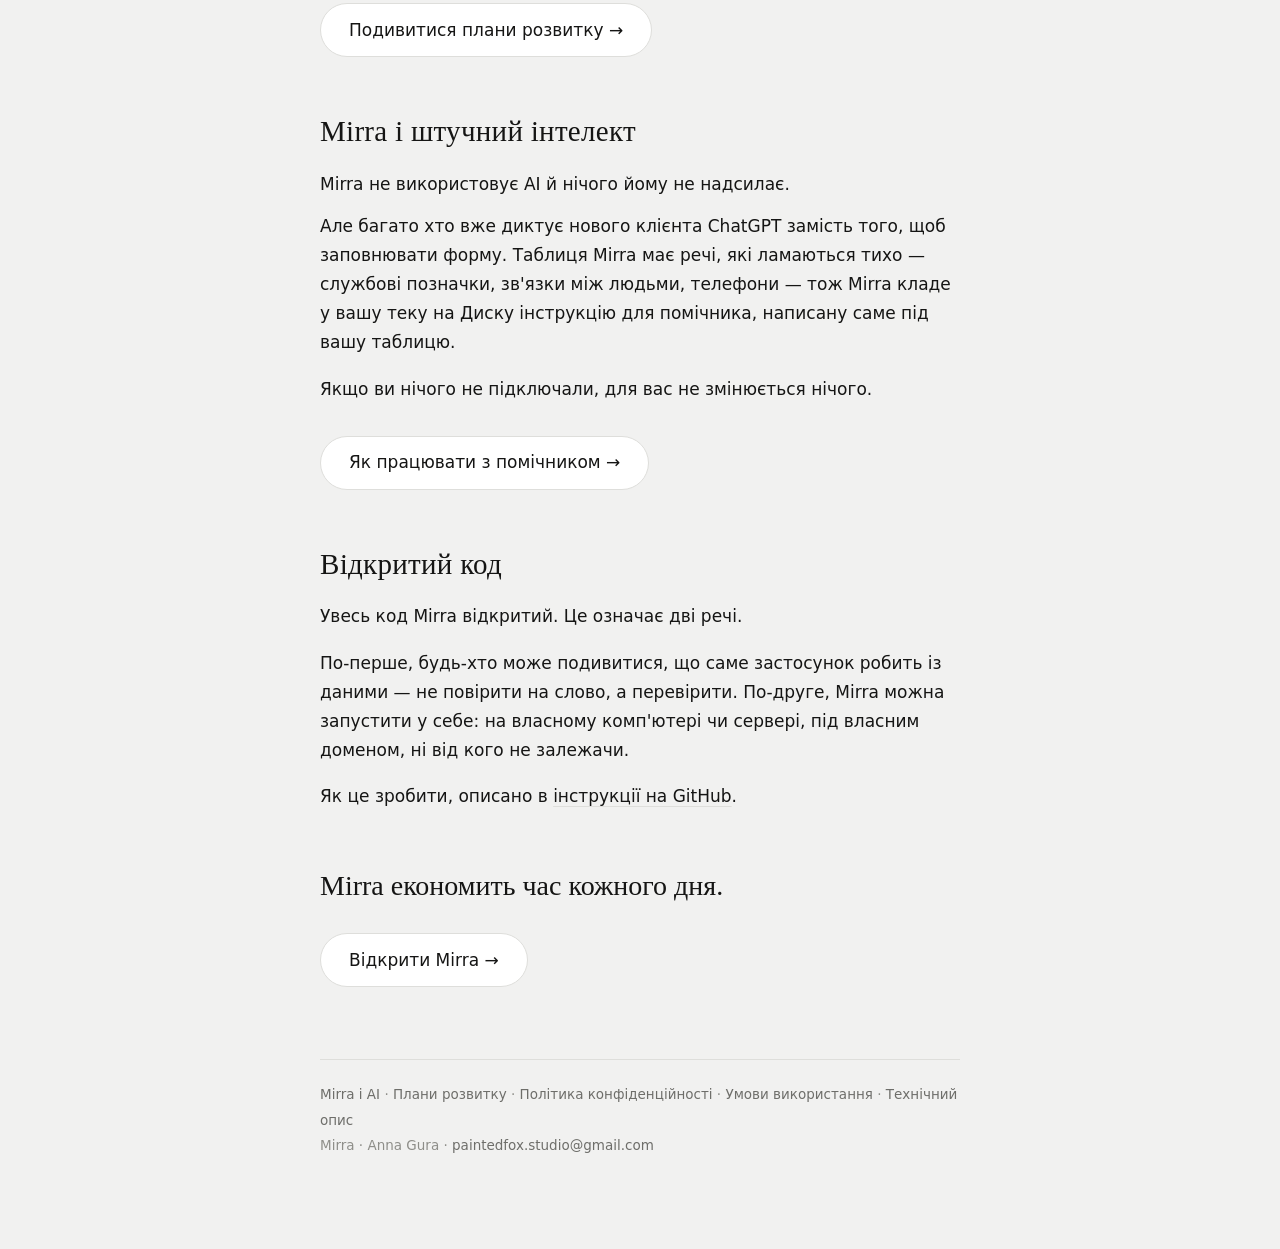
==== commit 085979d1: "Explain, in both languages, what an assistant may do with your records The page people reach from ai" ====
--- a/about.html
+++ b/about.html
@@ -198,6 +198,18 @@
   </section>
 
   <section>
+    <h2>Mirra і штучний інтелект</h2>
+
+    <p class="claim">Mirra не використовує АІ й нічого йому не надсилає.</p>
+
+    <p>Але багато хто вже диктує нового клієнта ChatGPT замість того, щоб заповнювати форму. Таблиця Mirra має речі, які ламаються тихо — службові позначки, зв'язки між людьми, телефони — тож Mirra кладе у вашу теку на Диску інструкцію для помічника, написану саме під вашу таблицю.</p>
+
+    <p>Якщо ви нічого не підключали, для вас не змінюється нічого.</p>
+
+    <p class="cta-trailing"><a class="cta" href="ai.html">Як працювати з помічником →</a></p>
+  </section>
+
+  <section>
     <h2>Відкритий код</h2>
 
     <p>Увесь код Mirra відкритий. Це означає дві речі.</p>
@@ -213,6 +225,7 @@
   </section>
 
   <footer>
+    <a href="ai.html">Mirra і АІ</a> ·
     <a href="roadmap.html">Плани розвитку</a> ·
     <a href="privacy.html">Політика конфіденційності</a> ·
     <a href="terms.html">Умови використання</a> ·
--- a/css/page.css
+++ b/css/page.css
@@ -335,3 +335,43 @@
 
 /* Replaces a style attribute on the link that closes a section. */
 .cta-trailing{ margin-top:24px; }
+
+/* ---------------- the prompt to hand an assistant ---------------- */
+
+/* Set apart like .point, because it is a block of text meant to be
+   taken away rather than read through. */
+.prompt{
+  background:var(--surface);
+  border:1px solid var(--line);
+  border-radius:14px;
+  padding:20px 22px;
+  margin:0 0 18px;
+}
+
+/* Wrapped rather than scrolled sideways. A prompt that runs off the
+   edge of a phone is a prompt nobody reads before sending it, and
+   reading it first is the entire point of showing it here. */
+.prompt pre{
+  margin:0;
+  white-space:pre-wrap;
+  overflow-wrap:anywhere;
+  font-family:ui-monospace,SFMono-Regular,Menlo,Consolas,monospace;
+  font-size:15px;
+  line-height:1.65;
+}
+
+/* The same object as a call to action — a <button> only because it
+   does something here instead of going somewhere, which inherits none
+   of the page's type until told to. */
+.cta-copy{
+  font-family:inherit;
+  font-weight:300;
+  color:inherit;
+  cursor:pointer;
+}
+.cta-copy:focus-visible{ border-color:var(--soft); }
+
+code{
+  font-family:ui-monospace,SFMono-Regular,Menlo,Consolas,monospace;
+  font-size:.92em;
+}
